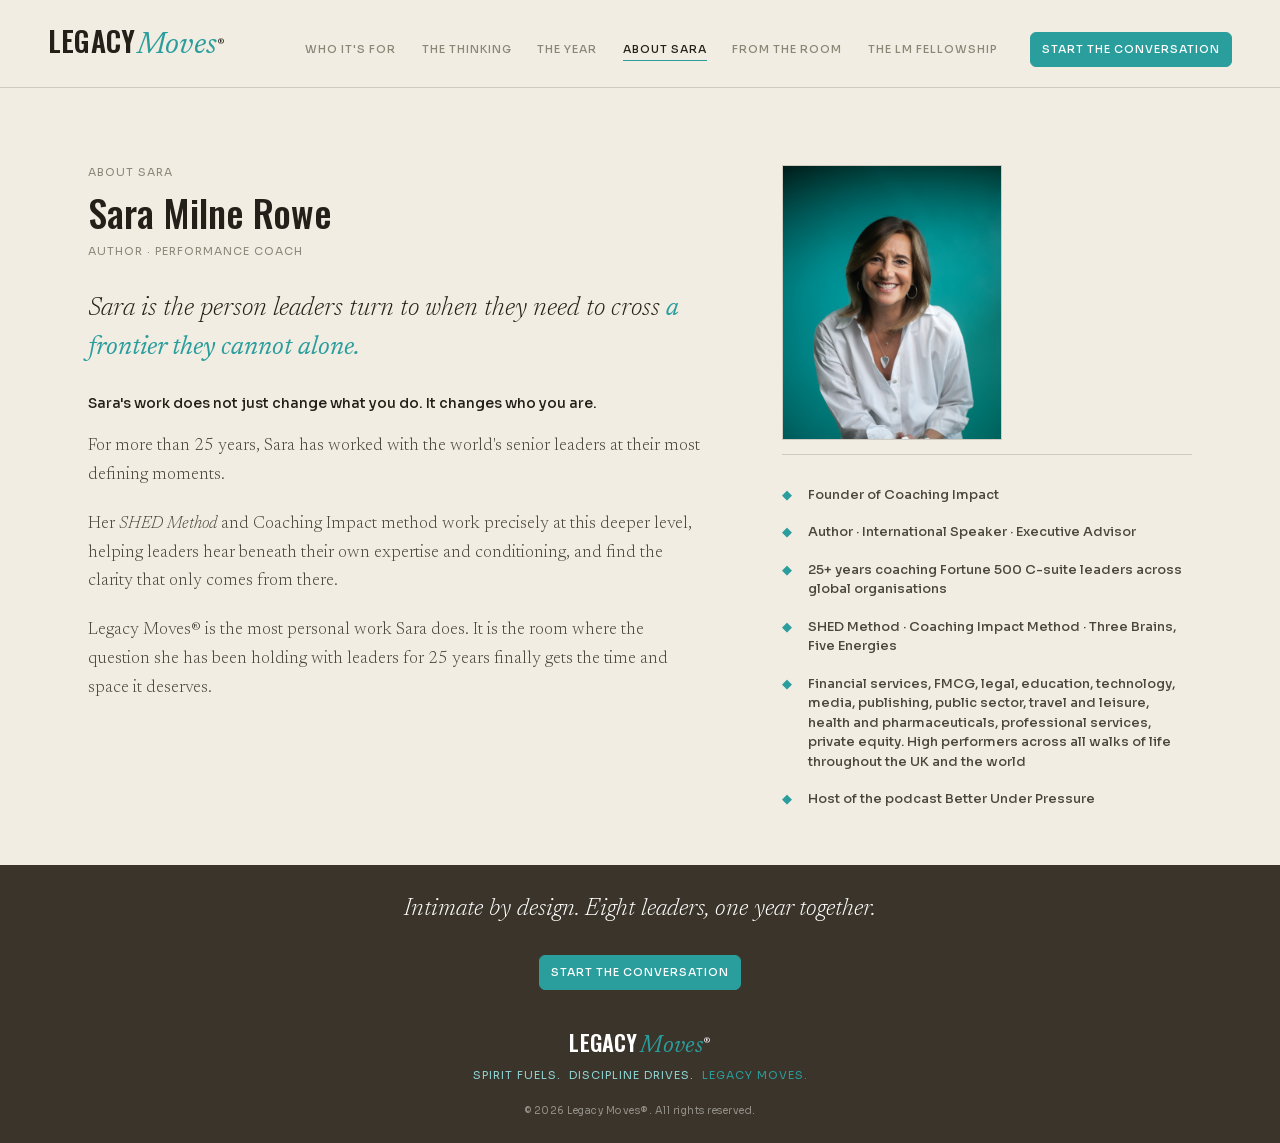
==== about-sara.html @ 6ed403da "nav" ====
<!DOCTYPE html>
<html lang="en">
<head>
<meta charset="utf-8">
<meta name="viewport" content="width=device-width, initial-scale=1">
<title>About Sara | Legacy Moves®</title>
<link rel="stylesheet" href="css/fonts.css">
<link rel="stylesheet" href="css/style.css">
</head>
<body>
  <header class="site-header">
    <div class="header-top">
      <a href="index.html" class="logo-lockup">
        <span class="wordmark">Legacy</span><span class="wordmark-script">Moves</span><sup class="wordmark-r">®</sup>
      </a>
      <nav class="site-nav" id="site-nav">
        <a href="who-its-for.html" class="nav-link">Who it's for</a>
        <a href="the-thinking.html" class="nav-link">The thinking</a>
        <a href="the-year.html" class="nav-link">The Year</a>
        <a href="about-sara.html" class="nav-link active">About Sara</a>
        <a href="from-the-room.html" class="nav-link">From the room</a>
        <a href="the-fellowship.html" class="nav-link">The LM Fellowship</a>
        <a href="start-the-conversation.html" class="cta-link nav-cta">Start the conversation</a>
      </nav>
      <div class="header-actions">
        <a href="start-the-conversation.html" class="cta-link header-cta">Start the conversation</a>
        <button class="nav-toggle" aria-label="Toggle navigation" aria-expanded="false" aria-controls="site-nav">
          <span class="bar"></span><span class="bar"></span><span class="bar"></span>
        </button>
      </div>
    </div>
  </header>

  <main>

  <section data-screen-label="About Sara" style="background:#F1EDE3;">
    <div class="wrap stack-md" style="max-width:1200px;margin:0 auto;padding:clamp(56px,6vw,84px) 48px clamp(40px,5vw,56px);display:grid;grid-template-columns:3fr 2fr;gap:80px;align-items:start;">
      <div>
        <span style="font-family:'Sora',sans-serif;font-size:11px;font-weight:400;letter-spacing:1px;color:#8B8676;text-transform:uppercase;display:block;">About Sara</span>
        <div style="font-family:'Oswald',sans-serif;font-weight:500;text-transform:none;font-size:clamp(26px,3vw,38px);color:#232019;margin:12px 0 10px;line-height:1.15;">Sara Milne Rowe</div>
        <span style="font-family:'Sora',sans-serif;font-weight:400;font-size:11px;color:#8B8676;letter-spacing:1px;text-transform:uppercase;display:block;margin-bottom:32px;">Author · Performance Coach</span>
        <p style="font-family:'Newsreader',serif;font-style:italic;font-size:clamp(20px,2.2vw,26px);line-height:1.5;color:#232019;margin:6px 0 24px;">Sara is the person leaders turn to when they need to cross <span style="color:#2A9D9D;font-style:italic;font-weight:500;">a frontier they cannot alone.</span></p>
        <p style="font-family:'Sora',sans-serif;font-weight:500;font-size:14px;line-height:1.6;color:#232019;margin:0 0 18px;">Sara's work does not just change what you do. It changes who you are.</p>
        <p style="font-family:'Newsreader',serif;font-size:17px;font-weight:300;line-height:1.7;color:#4A473E;margin:0 0 20px;">For more than 25 years, Sara has worked with the world's senior leaders at their most defining moments.</p>
        <p style="font-family:'Newsreader',serif;font-size:17px;font-weight:300;line-height:1.7;color:#4A473E;margin:0 0 20px;">Her <em style="font-style:italic;">SHED Method</em> and Coaching Impact method work precisely at this deeper level, helping leaders hear beneath their own expertise and conditioning, and find the clarity that only comes from there.</p>
        <p style="font-family:'Newsreader',serif;font-size:17px;font-weight:300;line-height:1.7;color:#4A473E;margin:0;">Legacy Moves® is the most personal work Sara does. It is the room where the question she has been holding with leaders for 25 years finally gets the time and space it deserves.</p>
      </div>
      <div>
        <div style="width:100%;max-width:220px;aspect-ratio:4/5;overflow:hidden;border:1px solid rgba(59,52,42,.18);margin-bottom:14px;">
          <img src="assets/images/sara-portrait.jpg" alt="Sara Milne Rowe" style="width:100%;height:100%;object-fit:cover;object-position:center top;display:block;">
        </div>
        <div style="margin-top:8px;padding-top:30px;border-top:1px solid rgba(59,52,42,.18);">
          <div style="display:flex;flex-direction:column;gap:18px;">
            <span style="position:relative;display:block;padding-left:26px;font-family:'Sora',sans-serif;font-size:13px;font-weight:500;color:#4A473E;line-height:1.5;"><span style="position:absolute;left:0;top:0;color:#2A9D9D;font-size:13px;">◆</span>Founder of Coaching Impact</span>
            <span style="position:relative;display:block;padding-left:26px;font-family:'Sora',sans-serif;font-size:13px;font-weight:500;color:#4A473E;line-height:1.5;"><span style="position:absolute;left:0;top:0;color:#2A9D9D;font-size:13px;">◆</span>Author · International Speaker · Executive Advisor</span>
            <span style="position:relative;display:block;padding-left:26px;font-family:'Sora',sans-serif;font-size:13px;font-weight:500;color:#4A473E;line-height:1.5;"><span style="position:absolute;left:0;top:0;color:#2A9D9D;font-size:13px;">◆</span>25+ years coaching Fortune 500 C-suite leaders across global organisations</span>
            <span style="position:relative;display:block;padding-left:26px;font-family:'Sora',sans-serif;font-size:13px;font-weight:500;color:#4A473E;line-height:1.5;"><span style="position:absolute;left:0;top:0;color:#2A9D9D;font-size:13px;">◆</span>SHED Method · Coaching Impact Method · Three Brains, Five Energies</span>
            <span style="position:relative;display:block;padding-left:26px;font-family:'Sora',sans-serif;font-size:13px;font-weight:500;color:#4A473E;line-height:1.5;"><span style="position:absolute;left:0;top:0;color:#2A9D9D;font-size:13px;">◆</span>Financial services, FMCG, legal, education, technology, media, publishing, public sector, travel and leisure, health and pharmaceuticals, professional services, private equity. High performers across all walks of life throughout the UK and the world</span>
            <span style="position:relative;display:block;padding-left:26px;font-family:'Sora',sans-serif;font-size:13px;font-weight:500;color:#4A473E;line-height:1.5;"><span style="position:absolute;left:0;top:0;color:#2A9D9D;font-size:13px;">◆</span>Host of the podcast Better Under Pressure</span>
          </div>
        </div>
      </div>
    </div>

  </section>
  
  </main>

  <footer class="site-footer">
    <div class="footer-inner">
      <p class="footer-quote">Intimate by design. Eight leaders, one year together.</p>
      <a href="start-the-conversation.html" class="cta-link footer-cta">Start the conversation</a>
      <a href="index.html" class="footer-logo"><span class="wordmark">Legacy</span><span class="wordmark-script">Moves</span><sup class="wordmark-r">®</sup></a>
      <div class="footer-tagline">Spirit Fuels.&nbsp;&nbsp;Discipline Drives.&nbsp;&nbsp;<span style="color:#2A9D9D;">Legacy Moves.</span></div>
      <div class="footer-copyright">© 2026 Legacy Moves®. All rights reserved.</div>
    </div>
  </footer>

<script src="js/nav.js"></script>
</body>
</html>
---- css/fonts.css ----
/* vietnamese */
@font-face {
  font-family: 'Newsreader';
  font-style: italic;
  font-weight: 300;
  font-display: swap;
  src: url("/assets/fonts/cfc5e16e.woff2") format('woff2');
  unicode-range: U+0102-0103, U+0110-0111, U+0128-0129, U+0168-0169, U+01A0-01A1, U+01AF-01B0, U+0300-0301, U+0303-0304, U+0308-0309, U+0323, U+0329, U+1EA0-1EF9, U+20AB;
}
/* latin-ext */
@font-face {
  font-family: 'Newsreader';
  font-style: italic;
  font-weight: 300;
  font-display: swap;
  src: url("/assets/fonts/afd64fbc.woff2") format('woff2');
  unicode-range: U+0100-02BA, U+02BD-02C5, U+02C7-02CC, U+02CE-02D7, U+02DD-02FF, U+0304, U+0308, U+0329, U+1D00-1DBF, U+1E00-1E9F, U+1EF2-1EFF, U+2020, U+20A0-20AB, U+20AD-20C0, U+2113, U+2C60-2C7F, U+A720-A7FF;
}
/* latin */
@font-face {
  font-family: 'Newsreader';
  font-style: italic;
  font-weight: 300;
  font-display: swap;
  src: url("/assets/fonts/094e027c.woff2") format('woff2');
  unicode-range: U+0000-00FF, U+0131, U+0152-0153, U+02BB-02BC, U+02C6, U+02DA, U+02DC, U+0304, U+0308, U+0329, U+2000-206F, U+20AC, U+2122, U+2191, U+2193, U+2212, U+2215, U+FEFF, U+FFFD;
}
/* vietnamese */
@font-face {
  font-family: 'Newsreader';
  font-style: italic;
  font-weight: 400;
  font-display: swap;
  src: url("/assets/fonts/cfc5e16e.woff2") format('woff2');
  unicode-range: U+0102-0103, U+0110-0111, U+0128-0129, U+0168-0169, U+01A0-01A1, U+01AF-01B0, U+0300-0301, U+0303-0304, U+0308-0309, U+0323, U+0329, U+1EA0-1EF9, U+20AB;
}
/* latin-ext */
@font-face {
  font-family: 'Newsreader';
  font-style: italic;
  font-weight: 400;
  font-display: swap;
  src: url("/assets/fonts/afd64fbc.woff2") format('woff2');
  unicode-range: U+0100-02BA, U+02BD-02C5, U+02C7-02CC, U+02CE-02D7, U+02DD-02FF, U+0304, U+0308, U+0329, U+1D00-1DBF, U+1E00-1E9F, U+1EF2-1EFF, U+2020, U+20A0-20AB, U+20AD-20C0, U+2113, U+2C60-2C7F, U+A720-A7FF;
}
/* latin */
@font-face {
  font-family: 'Newsreader';
  font-style: italic;
  font-weight: 400;
  font-display: swap;
  src: url("/assets/fonts/094e027c.woff2") format('woff2');
  unicode-range: U+0000-00FF, U+0131, U+0152-0153, U+02BB-02BC, U+02C6, U+02DA, U+02DC, U+0304, U+0308, U+0329, U+2000-206F, U+20AC, U+2122, U+2191, U+2193, U+2212, U+2215, U+FEFF, U+FFFD;
}
/* vietnamese */
@font-face {
  font-family: 'Newsreader';
  font-style: normal;
  font-weight: 300;
  font-display: swap;
  src: url("/assets/fonts/a1103eac.woff2") format('woff2');
  unicode-range: U+0102-0103, U+0110-0111, U+0128-0129, U+0168-0169, U+01A0-01A1, U+01AF-01B0, U+0300-0301, U+0303-0304, U+0308-0309, U+0323, U+0329, U+1EA0-1EF9, U+20AB;
}
/* latin-ext */
@font-face {
  font-family: 'Newsreader';
  font-style: normal;
  font-weight: 300;
  font-display: swap;
  src: url("/assets/fonts/340920d0.woff2") format('woff2');
  unicode-range: U+0100-02BA, U+02BD-02C5, U+02C7-02CC, U+02CE-02D7, U+02DD-02FF, U+0304, U+0308, U+0329, U+1D00-1DBF, U+1E00-1E9F, U+1EF2-1EFF, U+2020, U+20A0-20AB, U+20AD-20C0, U+2113, U+2C60-2C7F, U+A720-A7FF;
}
/* latin */
@font-face {
  font-family: 'Newsreader';
  font-style: normal;
  font-weight: 300;
  font-display: swap;
  src: url("/assets/fonts/ece4867a.woff2") format('woff2');
  unicode-range: U+0000-00FF, U+0131, U+0152-0153, U+02BB-02BC, U+02C6, U+02DA, U+02DC, U+0304, U+0308, U+0329, U+2000-206F, U+20AC, U+2122, U+2191, U+2193, U+2212, U+2215, U+FEFF, U+FFFD;
}
/* vietnamese */
@font-face {
  font-family: 'Newsreader';
  font-style: normal;
  font-weight: 400;
  font-display: swap;
  src: url("/assets/fonts/a1103eac.woff2") format('woff2');
  unicode-range: U+0102-0103, U+0110-0111, U+0128-0129, U+0168-0169, U+01A0-01A1, U+01AF-01B0, U+0300-0301, U+0303-0304, U+0308-0309, U+0323, U+0329, U+1EA0-1EF9, U+20AB;
}
/* latin-ext */
@font-face {
  font-family: 'Newsreader';
  font-style: normal;
  font-weight: 400;
  font-display: swap;
  src: url("/assets/fonts/340920d0.woff2") format('woff2');
  unicode-range: U+0100-02BA, U+02BD-02C5, U+02C7-02CC, U+02CE-02D7, U+02DD-02FF, U+0304, U+0308, U+0329, U+1D00-1DBF, U+1E00-1E9F, U+1EF2-1EFF, U+2020, U+20A0-20AB, U+20AD-20C0, U+2113, U+2C60-2C7F, U+A720-A7FF;
}
/* latin */
@font-face {
  font-family: 'Newsreader';
  font-style: normal;
  font-weight: 400;
  font-display: swap;
  src: url("/assets/fonts/ece4867a.woff2") format('woff2');
  unicode-range: U+0000-00FF, U+0131, U+0152-0153, U+02BB-02BC, U+02C6, U+02DA, U+02DC, U+0304, U+0308, U+0329, U+2000-206F, U+20AC, U+2122, U+2191, U+2193, U+2212, U+2215, U+FEFF, U+FFFD;
}
/* vietnamese */
@font-face {
  font-family: 'Newsreader';
  font-style: normal;
  font-weight: 500;
  font-display: swap;
  src: url("/assets/fonts/a1103eac.woff2") format('woff2');
  unicode-range: U+0102-0103, U+0110-0111, U+0128-0129, U+0168-0169, U+01A0-01A1, U+01AF-01B0, U+0300-0301, U+0303-0304, U+0308-0309, U+0323, U+0329, U+1EA0-1EF9, U+20AB;
}
/* latin-ext */
@font-face {
  font-family: 'Newsreader';
  font-style: normal;
  font-weight: 500;
  font-display: swap;
  src: url("/assets/fonts/340920d0.woff2") format('woff2');
  unicode-range: U+0100-02BA, U+02BD-02C5, U+02C7-02CC, U+02CE-02D7, U+02DD-02FF, U+0304, U+0308, U+0329, U+1D00-1DBF, U+1E00-1E9F, U+1EF2-1EFF, U+2020, U+20A0-20AB, U+20AD-20C0, U+2113, U+2C60-2C7F, U+A720-A7FF;
}
/* latin */
@font-face {
  font-family: 'Newsreader';
  font-style: normal;
  font-weight: 500;
  font-display: swap;
  src: url("/assets/fonts/ece4867a.woff2") format('woff2');
  unicode-range: U+0000-00FF, U+0131, U+0152-0153, U+02BB-02BC, U+02C6, U+02DA, U+02DC, U+0304, U+0308, U+0329, U+2000-206F, U+20AC, U+2122, U+2191, U+2193, U+2212, U+2215, U+FEFF, U+FFFD;
}
/* vietnamese */
@font-face {
  font-family: 'Newsreader';
  font-style: normal;
  font-weight: 600;
  font-display: swap;
  src: url("/assets/fonts/a1103eac.woff2") format('woff2');
  unicode-range: U+0102-0103, U+0110-0111, U+0128-0129, U+0168-0169, U+01A0-01A1, U+01AF-01B0, U+0300-0301, U+0303-0304, U+0308-0309, U+0323, U+0329, U+1EA0-1EF9, U+20AB;
}
/* latin-ext */
@font-face {
  font-family: 'Newsreader';
  font-style: normal;
  font-weight: 600;
  font-display: swap;
  src: url("/assets/fonts/340920d0.woff2") format('woff2');
  unicode-range: U+0100-02BA, U+02BD-02C5, U+02C7-02CC, U+02CE-02D7, U+02DD-02FF, U+0304, U+0308, U+0329, U+1D00-1DBF, U+1E00-1E9F, U+1EF2-1EFF, U+2020, U+20A0-20AB, U+20AD-20C0, U+2113, U+2C60-2C7F, U+A720-A7FF;
}
/* latin */
@font-face {
  font-family: 'Newsreader';
  font-style: normal;
  font-weight: 600;
  font-display: swap;
  src: url("/assets/fonts/ece4867a.woff2") format('woff2');
  unicode-range: U+0000-00FF, U+0131, U+0152-0153, U+02BB-02BC, U+02C6, U+02DA, U+02DC, U+0304, U+0308, U+0329, U+2000-206F, U+20AC, U+2122, U+2191, U+2193, U+2212, U+2215, U+FEFF, U+FFFD;
}
/* cyrillic-ext */
@font-face {
  font-family: 'Oswald';
  font-style: normal;
  font-weight: 500;
  font-display: swap;
  src: url("/assets/fonts/bccea390.woff2") format('woff2');
  unicode-range: U+0460-052F, U+1C80-1C8A, U+20B4, U+2DE0-2DFF, U+A640-A69F, U+FE2E-FE2F;
}
/* cyrillic */
@font-face {
  font-family: 'Oswald';
  font-style: normal;
  font-weight: 500;
  font-display: swap;
  src: url("/assets/fonts/b492209b.woff2") format('woff2');
  unicode-range: U+0301, U+0400-045F, U+0490-0491, U+04B0-04B1, U+2116;
}
/* vietnamese */
@font-face {
  font-family: 'Oswald';
  font-style: normal;
  font-weight: 500;
  font-display: swap;
  src: url("/assets/fonts/a091913e.woff2") format('woff2');
  unicode-range: U+0102-0103, U+0110-0111, U+0128-0129, U+0168-0169, U+01A0-01A1, U+01AF-01B0, U+0300-0301, U+0303-0304, U+0308-0309, U+0323, U+0329, U+1EA0-1EF9, U+20AB;
}
/* latin-ext */
@font-face {
  font-family: 'Oswald';
  font-style: normal;
  font-weight: 500;
  font-display: swap;
  src: url("/assets/fonts/d743a688.woff2") format('woff2');
  unicode-range: U+0100-02BA, U+02BD-02C5, U+02C7-02CC, U+02CE-02D7, U+02DD-02FF, U+0304, U+0308, U+0329, U+1D00-1DBF, U+1E00-1E9F, U+1EF2-1EFF, U+2020, U+20A0-20AB, U+20AD-20C0, U+2113, U+2C60-2C7F, U+A720-A7FF;
}
/* latin */
@font-face {
  font-family: 'Oswald';
  font-style: normal;
  font-weight: 500;
  font-display: swap;
  src: url("/assets/fonts/98497f01.woff2") format('woff2');
  unicode-range: U+0000-00FF, U+0131, U+0152-0153, U+02BB-02BC, U+02C6, U+02DA, U+02DC, U+0304, U+0308, U+0329, U+2000-206F, U+20AC, U+2122, U+2191, U+2193, U+2212, U+2215, U+FEFF, U+FFFD;
}
/* cyrillic-ext */
@font-face {
  font-family: 'Oswald';
  font-style: normal;
  font-weight: 600;
  font-display: swap;
  src: url("/assets/fonts/bccea390.woff2") format('woff2');
  unicode-range: U+0460-052F, U+1C80-1C8A, U+20B4, U+2DE0-2DFF, U+A640-A69F, U+FE2E-FE2F;
}
/* cyrillic */
@font-face {
  font-family: 'Oswald';
  font-style: normal;
  font-weight: 600;
  font-display: swap;
  src: url("/assets/fonts/b492209b.woff2") format('woff2');
  unicode-range: U+0301, U+0400-045F, U+0490-0491, U+04B0-04B1, U+2116;
}
/* vietnamese */
@font-face {
  font-family: 'Oswald';
  font-style: normal;
  font-weight: 600;
  font-display: swap;
  src: url("/assets/fonts/a091913e.woff2") format('woff2');
  unicode-range: U+0102-0103, U+0110-0111, U+0128-0129, U+0168-0169, U+01A0-01A1, U+01AF-01B0, U+0300-0301, U+0303-0304, U+0308-0309, U+0323, U+0329, U+1EA0-1EF9, U+20AB;
}
/* latin-ext */
@font-face {
  font-family: 'Oswald';
  font-style: normal;
  font-weight: 600;
  font-display: swap;
  src: url("/assets/fonts/d743a688.woff2") format('woff2');
  unicode-range: U+0100-02BA, U+02BD-02C5, U+02C7-02CC, U+02CE-02D7, U+02DD-02FF, U+0304, U+0308, U+0329, U+1D00-1DBF, U+1E00-1E9F, U+1EF2-1EFF, U+2020, U+20A0-20AB, U+20AD-20C0, U+2113, U+2C60-2C7F, U+A720-A7FF;
}
/* latin */
@font-face {
  font-family: 'Oswald';
  font-style: normal;
  font-weight: 600;
  font-display: swap;
  src: url("/assets/fonts/98497f01.woff2") format('woff2');
  unicode-range: U+0000-00FF, U+0131, U+0152-0153, U+02BB-02BC, U+02C6, U+02DA, U+02DC, U+0304, U+0308, U+0329, U+2000-206F, U+20AC, U+2122, U+2191, U+2193, U+2212, U+2215, U+FEFF, U+FFFD;
}
/* cyrillic-ext */
@font-face {
  font-family: 'Oswald';
  font-style: normal;
  font-weight: 700;
  font-display: swap;
  src: url("/assets/fonts/bccea390.woff2") format('woff2');
  unicode-range: U+0460-052F, U+1C80-1C8A, U+20B4, U+2DE0-2DFF, U+A640-A69F, U+FE2E-FE2F;
}
/* cyrillic */
@font-face {
  font-family: 'Oswald';
  font-style: normal;
  font-weight: 700;
  font-display: swap;
  src: url("/assets/fonts/b492209b.woff2") format('woff2');
  unicode-range: U+0301, U+0400-045F, U+0490-0491, U+04B0-04B1, U+2116;
}
/* vietnamese */
@font-face {
  font-family: 'Oswald';
  font-style: normal;
  font-weight: 700;
  font-display: swap;
  src: url("/assets/fonts/a091913e.woff2") format('woff2');
  unicode-range: U+0102-0103, U+0110-0111, U+0128-0129, U+0168-0169, U+01A0-01A1, U+01AF-01B0, U+0300-0301, U+0303-0304, U+0308-0309, U+0323, U+0329, U+1EA0-1EF9, U+20AB;
}
/* latin-ext */
@font-face {
  font-family: 'Oswald';
  font-style: normal;
  font-weight: 700;
  font-display: swap;
  src: url("/assets/fonts/d743a688.woff2") format('woff2');
  unicode-range: U+0100-02BA, U+02BD-02C5, U+02C7-02CC, U+02CE-02D7, U+02DD-02FF, U+0304, U+0308, U+0329, U+1D00-1DBF, U+1E00-1E9F, U+1EF2-1EFF, U+2020, U+20A0-20AB, U+20AD-20C0, U+2113, U+2C60-2C7F, U+A720-A7FF;
}
/* latin */
@font-face {
  font-family: 'Oswald';
  font-style: normal;
  font-weight: 700;
  font-display: swap;
  src: url("/assets/fonts/98497f01.woff2") format('woff2');
  unicode-range: U+0000-00FF, U+0131, U+0152-0153, U+02BB-02BC, U+02C6, U+02DA, U+02DC, U+0304, U+0308, U+0329, U+2000-206F, U+20AC, U+2122, U+2191, U+2193, U+2212, U+2215, U+FEFF, U+FFFD;
}
/* latin-ext */
@font-face {
  font-family: 'Sora';
  font-style: normal;
  font-weight: 300;
  font-display: swap;
  src: url("/assets/fonts/57569755.woff2") format('woff2');
  unicode-range: U+0100-02BA, U+02BD-02C5, U+02C7-02CC, U+02CE-02D7, U+02DD-02FF, U+0304, U+0308, U+0329, U+1D00-1DBF, U+1E00-1E9F, U+1EF2-1EFF, U+2020, U+20A0-20AB, U+20AD-20C0, U+2113, U+2C60-2C7F, U+A720-A7FF;
}
/* latin */
@font-face {
  font-family: 'Sora';
  font-style: normal;
  font-weight: 300;
  font-display: swap;
  src: url("/assets/fonts/3f2273fe.woff2") format('woff2');
  unicode-range: U+0000-00FF, U+0131, U+0152-0153, U+02BB-02BC, U+02C6, U+02DA, U+02DC, U+0304, U+0308, U+0329, U+2000-206F, U+20AC, U+2122, U+2191, U+2193, U+2212, U+2215, U+FEFF, U+FFFD;
}
/* latin-ext */
@font-face {
  font-family: 'Sora';
  font-style: normal;
  font-weight: 400;
  font-display: swap;
  src: url("/assets/fonts/57569755.woff2") format('woff2');
  unicode-range: U+0100-02BA, U+02BD-02C5, U+02C7-02CC, U+02CE-02D7, U+02DD-02FF, U+0304, U+0308, U+0329, U+1D00-1DBF, U+1E00-1E9F, U+1EF2-1EFF, U+2020, U+20A0-20AB, U+20AD-20C0, U+2113, U+2C60-2C7F, U+A720-A7FF;
}
/* latin */
@font-face {
  font-family: 'Sora';
  font-style: normal;
  font-weight: 400;
  font-display: swap;
  src: url("/assets/fonts/3f2273fe.woff2") format('woff2');
  unicode-range: U+0000-00FF, U+0131, U+0152-0153, U+02BB-02BC, U+02C6, U+02DA, U+02DC, U+0304, U+0308, U+0329, U+2000-206F, U+20AC, U+2122, U+2191, U+2193, U+2212, U+2215, U+FEFF, U+FFFD;
}
/* latin-ext */
@font-face {
  font-family: 'Sora';
  font-style: normal;
  font-weight: 500;
  font-display: swap;
  src: url("/assets/fonts/57569755.woff2") format('woff2');
  unicode-range: U+0100-02BA, U+02BD-02C5, U+02C7-02CC, U+02CE-02D7, U+02DD-02FF, U+0304, U+0308, U+0329, U+1D00-1DBF, U+1E00-1E9F, U+1EF2-1EFF, U+2020, U+20A0-20AB, U+20AD-20C0, U+2113, U+2C60-2C7F, U+A720-A7FF;
}
/* latin */
@font-face {
  font-family: 'Sora';
  font-style: normal;
  font-weight: 500;
  font-display: swap;
  src: url("/assets/fonts/3f2273fe.woff2") format('woff2');
  unicode-range: U+0000-00FF, U+0131, U+0152-0153, U+02BB-02BC, U+02C6, U+02DA, U+02DC, U+0304, U+0308, U+0329, U+2000-206F, U+20AC, U+2122, U+2191, U+2193, U+2212, U+2215, U+FEFF, U+FFFD;
}
/* latin-ext */
@font-face {
  font-family: 'Sora';
  font-style: normal;
  font-weight: 600;
  font-display: swap;
  src: url("/assets/fonts/57569755.woff2") format('woff2');
  unicode-range: U+0100-02BA, U+02BD-02C5, U+02C7-02CC, U+02CE-02D7, U+02DD-02FF, U+0304, U+0308, U+0329, U+1D00-1DBF, U+1E00-1E9F, U+1EF2-1EFF, U+2020, U+20A0-20AB, U+20AD-20C0, U+2113, U+2C60-2C7F, U+A720-A7FF;
}
/* latin */
@font-face {
  font-family: 'Sora';
  font-style: normal;
  font-weight: 600;
  font-display: swap;
  src: url("/assets/fonts/3f2273fe.woff2") format('woff2');
  unicode-range: U+0000-00FF, U+0131, U+0152-0153, U+02BB-02BC, U+02C6, U+02DA, U+02DC, U+0304, U+0308, U+0329, U+2000-206F, U+20AC, U+2122, U+2191, U+2193, U+2212, U+2215, U+FEFF, U+FFFD;
}
/* latin-ext */
@font-face {
  font-family: 'Sora';
  font-style: normal;
  font-weight: 700;
  font-display: swap;
  src: url("/assets/fonts/57569755.woff2") format('woff2');
  unicode-range: U+0100-02BA, U+02BD-02C5, U+02C7-02CC, U+02CE-02D7, U+02DD-02FF, U+0304, U+0308, U+0329, U+1D00-1DBF, U+1E00-1E9F, U+1EF2-1EFF, U+2020, U+20A0-20AB, U+20AD-20C0, U+2113, U+2C60-2C7F, U+A720-A7FF;
}
/* latin */
@font-face {
  font-family: 'Sora';
  font-style: normal;
  font-weight: 700;
  font-display: swap;
  src: url("/assets/fonts/3f2273fe.woff2") format('woff2');
  unicode-range: U+0000-00FF, U+0131, U+0152-0153, U+02BB-02BC, U+02C6, U+02DA, U+02DC, U+0304, U+0308, U+0329, U+2000-206F, U+20AC, U+2122, U+2191, U+2193, U+2212, U+2215, U+FEFF, U+FFFD;
}
/* latin-ext */
@font-face {
  font-family: 'Sora';
  font-style: normal;
  font-weight: 800;
  font-display: swap;
  src: url("/assets/fonts/57569755.woff2") format('woff2');
  unicode-range: U+0100-02BA, U+02BD-02C5, U+02C7-02CC, U+02CE-02D7, U+02DD-02FF, U+0304, U+0308, U+0329, U+1D00-1DBF, U+1E00-1E9F, U+1EF2-1EFF, U+2020, U+20A0-20AB, U+20AD-20C0, U+2113, U+2C60-2C7F, U+A720-A7FF;
}
/* latin */
@font-face {
  font-family: 'Sora';
  font-style: normal;
  font-weight: 800;
  font-display: swap;
  src: url("/assets/fonts/3f2273fe.woff2") format('woff2');
  unicode-range: U+0000-00FF, U+0131, U+0152-0153, U+02BB-02BC, U+02C6, U+02DA, U+02DC, U+0304, U+0308, U+0329, U+2000-206F, U+20AC, U+2122, U+2191, U+2193, U+2212, U+2215, U+FEFF, U+FFFD;
}
---- css/style.css ----
/* Legacy Moves — base styles */
* { box-sizing: border-box; }
html, body { margin: 0; padding: 0; background: #F5F5F5; overflow-x: hidden; }
::selection { background: #F5F5F5; }
body {
  width: 100%;
  background: #FAF7F1;
  color: #232019;
  font-family: 'Newsreader', serif;
  font-weight: 300;
}
img { max-width: 100%; }
a { color: inherit; }

/* ════════ Container padding — shrinks on small screens ════════ */
@media (max-width: 640px) {
  .wrap {
    padding-left: 24px !important;
    padding-right: 24px !important;
  }
  footer { padding-left: 24px !important; padding-right: 24px !important; }
}

/* ════════ Header / nav ════════ */
header.site-header {
  position: sticky;
  top: 0;
  z-index: 50;
  background: #F1EDE3;
  border-bottom: 1px solid rgba(59, 52, 42, .18);
}
.header-top {
  width: 100%;
  padding: 20px 48px;
  display: flex;
  align-items: baseline;
  justify-content: flex-start;
  gap: 32px;
  flex-wrap: nowrap;
}
.logo-lockup { cursor: pointer; text-decoration: none; color: inherit; display: block; flex-shrink: 0; }
.logo-lockup .wordmark {
  font-family: 'Oswald', sans-serif; font-weight: 600; text-transform: uppercase;
  font-size: 28px; letter-spacing: 0.2px; color: #232019;
}
.logo-lockup .wordmark-script {
  font-family: 'Newsreader', serif; font-style: italic; font-weight: 500;
  font-size: 31px; color: #2A9D9D; margin-left: 2px;
}
.logo-lockup .wordmark-r { font-size: 14px; color: #232019; }
.header-actions {
  display: flex;
  align-items: baseline;
  gap: 16px;
  flex-shrink: 0;
  position: relative;
  z-index: 101;
}
.header-cta { padding: 9px; }

nav.site-nav {
  display: flex;
  gap: clamp(14px, 2vw, 30px);
  flex-wrap: nowrap;
  align-items: baseline;
  margin-left: auto;
}
.nav-link {
  position: relative;
  cursor: pointer; text-decoration: none;
  font-family: 'Sora', sans-serif; font-weight: 500; text-transform: uppercase;
  letter-spacing: 1px; font-size: clamp(9px, 1vw, 11px);
  white-space: nowrap; flex-shrink: 0;
  color: #8B8676;
}
.nav-link.active { color: #232019; }
.nav-link.active::after {
  content: '';
  position: absolute;
  left: 0; right: 0; bottom: -5px;
  border-bottom: 1px solid #2A9D9D;
}
.cta-link {
  display: inline-block;
  cursor: pointer; text-decoration: none;
  font-family: 'Sora', sans-serif; font-weight: 500; text-transform: uppercase;
  letter-spacing: 1px; font-size: clamp(9px, 1vw, 11px);
  white-space: nowrap; flex-shrink: 0;
  color: #FFFFFF; background: #2A9D9D; border: 1px solid #2A9D9D;
  border-radius: 6px; padding: 11px; line-height: 1;
  transition: background-color .15s ease, border-color .15s ease, transform .1s ease;
}
.nav-cta { display: none; }
a.cta-link:hover { color: #FFFFFF; background: #23898A; border-color: #23898A; }
a.cta-link:active { transform: scale(0.97); }

/* Hamburger button — hidden until JS finds the nav doesn't fit */
.nav-toggle {
  display: none;
  appearance: none;
  background: none;
  border: none;
  cursor: pointer;
  padding: 8px;
  margin: -8px -8px -8px 4px;
  flex-shrink: 0;
}
.nav-toggle .bar {
  display: block;
  width: 24px;
  height: 2px;
  background: #232019;
  margin: 5px 0;
  transition: transform .2s ease, opacity .2s ease, background-color .2s ease;
}
.nav-toggle[aria-expanded="true"] .bar:nth-child(1) { transform: translateY(7px) rotate(45deg); }
.nav-toggle[aria-expanded="true"] .bar:nth-child(2) { opacity: 0; }
.nav-toggle[aria-expanded="true"] .bar:nth-child(3) { transform: translateY(-7px) rotate(-45deg); }
.nav-toggle[aria-expanded="true"] .bar { background: #FFFFFF; }

/* ════════ Collapsed (hamburger) mode — applied by JS when the nav no longer fits ════════ */
.site-header.nav-collapsed .header-cta { display: none; }
.site-header.nav-collapsed .nav-toggle { display: block; }
.site-header.nav-collapsed nav.site-nav {
  position: fixed;
  inset: 0;
  z-index: 100;
  background: #3B342A;
  flex-direction: column;
  align-items: center;
  justify-content: center;
  gap: 28px;
  padding: 96px 24px 48px;
  overflow-y: auto;
  opacity: 0;
  visibility: hidden;
  transition: opacity .3s ease, visibility 0s linear .3s;
}
.site-header.nav-collapsed nav.site-nav.open {
  opacity: 1;
  visibility: visible;
  transition: opacity .3s ease;
}
.site-header.nav-collapsed .nav-link {
  font-size: 20px;
  letter-spacing: 1.5px;
  color: rgba(255, 255, 255, .65);
}
.site-header.nav-collapsed .nav-link.active { color: #FFFFFF; }
.site-header.nav-collapsed .nav-link.active::after { border-bottom-color: #8ED4D4; }
.site-header.nav-collapsed .nav-cta {
  display: inline-block;
  margin-top: 16px;
  padding: 14px 32px;
}

@media (max-width: 640px) {
  .header-top { padding: 20px 24px; }
  .logo-lockup .wordmark { font-size: 23px; }
  .logo-lockup .wordmark-script { font-size: 25px; }
}

/* ════════ Footer ════════ */
footer.site-footer {
  padding: 26px 48px;
  background: #3B342A;
}
.footer-inner { max-width: 1200px; margin: 0 auto; text-align: center; }
.footer-quote {
  font-family: 'Newsreader', serif; font-style: italic; font-weight: 300;
  font-size: clamp(18px, 2.2vw, 24px); line-height: 1.5; color: #FFFFFF;
  max-width: 640px; margin: 0 auto 28px;
}
.footer-cta { display: block; width: fit-content; margin: 0 auto 36px; }
.footer-logo {
  cursor: pointer; text-decoration: none; color: inherit;
}
.footer-logo .wordmark {
  font-family: 'Oswald', sans-serif; font-weight: 600; text-transform: uppercase;
  font-size: 22px; letter-spacing: 0.2px; color: #FFFFFF;
}
.footer-logo .wordmark-script {
  font-family: 'Newsreader', serif; font-style: italic; font-weight: 500;
  font-size: 24px; color: #2A9D9D; margin-left: 2px;
}
.footer-logo .wordmark-r { font-size: 13px; color: #FFFFFF; }
.footer-tagline {
  font-family: 'Sora', sans-serif; font-weight: 400; font-size: 11px;
  letter-spacing: 1px; text-transform: uppercase; color: #8ED4D4; margin-top: 10px;
}
.footer-copyright {
  font-family: 'Sora', sans-serif; font-weight: 400; font-size: 10px;
  letter-spacing: .5px; color: rgba(255, 255, 255, .45); margin-top: 22px;
}

/* ════════ Homepage hero ════════ */
.hero-tagline {
  font-family: 'Sora', sans-serif; font-weight: 400; font-size: 11px;
  letter-spacing: 1.5px; text-transform: uppercase; color: #8B8676;
  margin-bottom: 20px;
}

/* ════════ Responsive grid utilities ════════ */
/* Two/three column layouts stack below these breakpoints */
@media (max-width: 900px) {
  .stack-md { grid-template-columns: 1fr !important; gap: 48px !important; }
}
@media (max-width: 768px) {
  .stack-sm { grid-template-columns: 1fr !important; }
  .stack-sm .divider-hide { display: none !important; }
  .stack-sm > * + * { margin-top: 0; }
}

/* ════════ Media placeholders (design-tool image/video slots) ════════ */
.media-placeholder {
  display: flex;
  align-items: center;
  justify-content: center;
  text-align: center;
  background: #2b251d;
  color: rgba(255, 255, 255, .55);
  font-family: 'Sora', sans-serif;
  font-size: 12px;
  letter-spacing: .3px;
  padding: 24px;
  line-height: 1.5;
}
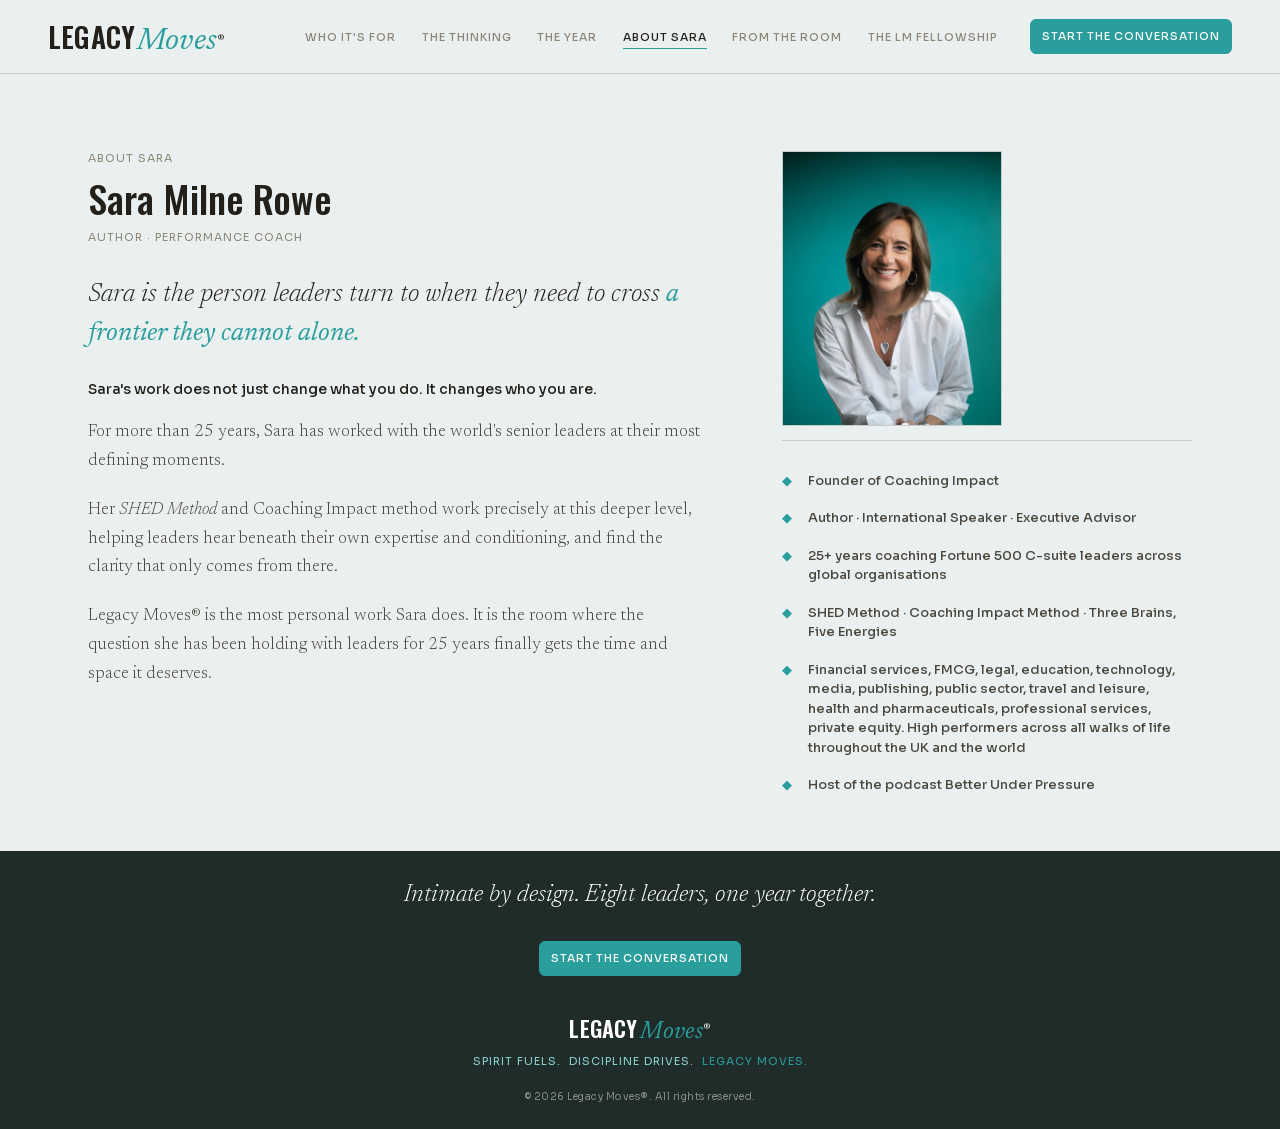
==== commit 5fa6271a: "colour updates" ====
--- a/about-sara.html
+++ b/about-sara.html
@@ -33,30 +33,30 @@
 
   <main>
 
-  <section data-screen-label="About Sara" style="background:#F1EDE3;">
+  <section data-screen-label="About Sara" style="background:var(--color-bg-alt);">
     <div class="wrap stack-md" style="max-width:1200px;margin:0 auto;padding:clamp(56px,6vw,84px) 48px clamp(40px,5vw,56px);display:grid;grid-template-columns:3fr 2fr;gap:80px;align-items:start;">
       <div>
-        <span style="font-family:'Sora',sans-serif;font-size:11px;font-weight:400;letter-spacing:1px;color:#8B8676;text-transform:uppercase;display:block;">About Sara</span>
-        <div style="font-family:'Oswald',sans-serif;font-weight:500;text-transform:none;font-size:clamp(26px,3vw,38px);color:#232019;margin:12px 0 10px;line-height:1.15;">Sara Milne Rowe</div>
-        <span style="font-family:'Sora',sans-serif;font-weight:400;font-size:11px;color:#8B8676;letter-spacing:1px;text-transform:uppercase;display:block;margin-bottom:32px;">Author · Performance Coach</span>
-        <p style="font-family:'Newsreader',serif;font-style:italic;font-size:clamp(20px,2.2vw,26px);line-height:1.5;color:#232019;margin:6px 0 24px;">Sara is the person leaders turn to when they need to cross <span style="color:#2A9D9D;font-style:italic;font-weight:500;">a frontier they cannot alone.</span></p>
-        <p style="font-family:'Sora',sans-serif;font-weight:500;font-size:14px;line-height:1.6;color:#232019;margin:0 0 18px;">Sara's work does not just change what you do. It changes who you are.</p>
-        <p style="font-family:'Newsreader',serif;font-size:17px;font-weight:300;line-height:1.7;color:#4A473E;margin:0 0 20px;">For more than 25 years, Sara has worked with the world's senior leaders at their most defining moments.</p>
-        <p style="font-family:'Newsreader',serif;font-size:17px;font-weight:300;line-height:1.7;color:#4A473E;margin:0 0 20px;">Her <em style="font-style:italic;">SHED Method</em> and Coaching Impact method work precisely at this deeper level, helping leaders hear beneath their own expertise and conditioning, and find the clarity that only comes from there.</p>
-        <p style="font-family:'Newsreader',serif;font-size:17px;font-weight:300;line-height:1.7;color:#4A473E;margin:0;">Legacy Moves® is the most personal work Sara does. It is the room where the question she has been holding with leaders for 25 years finally gets the time and space it deserves.</p>
+        <span style="font-family:'Sora',sans-serif;font-size:11px;font-weight:400;letter-spacing:1px;color:var(--color-text-label);text-transform:uppercase;display:block;">About Sara</span>
+        <div style="font-family:'Oswald',sans-serif;font-weight:500;text-transform:none;font-size:clamp(26px,3vw,38px);color:var(--color-text);margin:12px 0 10px;line-height:1.15;">Sara Milne Rowe</div>
+        <span style="font-family:'Sora',sans-serif;font-weight:400;font-size:11px;color:var(--color-text-label);letter-spacing:1px;text-transform:uppercase;display:block;margin-bottom:32px;">Author · Performance Coach</span>
+        <p style="font-family:'Newsreader',serif;font-style:italic;font-size:clamp(20px,2.2vw,26px);line-height:1.5;color:var(--color-text);margin:6px 0 24px;">Sara is the person leaders turn to when they need to cross <span style="color:var(--color-teal);font-style:italic;font-weight:500;">a frontier they cannot alone.</span></p>
+        <p style="font-family:'Sora',sans-serif;font-weight:500;font-size:14px;line-height:1.6;color:var(--color-text);margin:0 0 18px;">Sara's work does not just change what you do. It changes who you are.</p>
+        <p style="font-family:'Newsreader',serif;font-size:17px;font-weight:300;line-height:1.7;color:var(--color-text-secondary);margin:0 0 20px;">For more than 25 years, Sara has worked with the world's senior leaders at their most defining moments.</p>
+        <p style="font-family:'Newsreader',serif;font-size:17px;font-weight:300;line-height:1.7;color:var(--color-text-secondary);margin:0 0 20px;">Her <em style="font-style:italic;">SHED Method</em> and Coaching Impact method work precisely at this deeper level, helping leaders hear beneath their own expertise and conditioning, and find the clarity that only comes from there.</p>
+        <p style="font-family:'Newsreader',serif;font-size:17px;font-weight:300;line-height:1.7;color:var(--color-text-secondary);margin:0;">Legacy Moves® is the most personal work Sara does. It is the room where the question she has been holding with leaders for 25 years finally gets the time and space it deserves.</p>
       </div>
       <div>
-        <div style="width:100%;max-width:220px;aspect-ratio:4/5;overflow:hidden;border:1px solid rgba(59,52,42,.18);margin-bottom:14px;">
+        <div style="width:100%;max-width:220px;aspect-ratio:4/5;overflow:hidden;border:1px solid var(--color-border);margin-bottom:14px;">
           <img src="assets/images/sara-portrait.jpg" alt="Sara Milne Rowe" style="width:100%;height:100%;object-fit:cover;object-position:center top;display:block;">
         </div>
-        <div style="margin-top:8px;padding-top:30px;border-top:1px solid rgba(59,52,42,.18);">
+        <div style="margin-top:8px;padding-top:30px;border-top:1px solid var(--color-border);">
           <div style="display:flex;flex-direction:column;gap:18px;">
-            <span style="position:relative;display:block;padding-left:26px;font-family:'Sora',sans-serif;font-size:13px;font-weight:500;color:#4A473E;line-height:1.5;"><span style="position:absolute;left:0;top:0;color:#2A9D9D;font-size:13px;">◆</span>Founder of Coaching Impact</span>
-            <span style="position:relative;display:block;padding-left:26px;font-family:'Sora',sans-serif;font-size:13px;font-weight:500;color:#4A473E;line-height:1.5;"><span style="position:absolute;left:0;top:0;color:#2A9D9D;font-size:13px;">◆</span>Author · International Speaker · Executive Advisor</span>
-            <span style="position:relative;display:block;padding-left:26px;font-family:'Sora',sans-serif;font-size:13px;font-weight:500;color:#4A473E;line-height:1.5;"><span style="position:absolute;left:0;top:0;color:#2A9D9D;font-size:13px;">◆</span>25+ years coaching Fortune 500 C-suite leaders across global organisations</span>
-            <span style="position:relative;display:block;padding-left:26px;font-family:'Sora',sans-serif;font-size:13px;font-weight:500;color:#4A473E;line-height:1.5;"><span style="position:absolute;left:0;top:0;color:#2A9D9D;font-size:13px;">◆</span>SHED Method · Coaching Impact Method · Three Brains, Five Energies</span>
-            <span style="position:relative;display:block;padding-left:26px;font-family:'Sora',sans-serif;font-size:13px;font-weight:500;color:#4A473E;line-height:1.5;"><span style="position:absolute;left:0;top:0;color:#2A9D9D;font-size:13px;">◆</span>Financial services, FMCG, legal, education, technology, media, publishing, public sector, travel and leisure, health and pharmaceuticals, professional services, private equity. High performers across all walks of life throughout the UK and the world</span>
-            <span style="position:relative;display:block;padding-left:26px;font-family:'Sora',sans-serif;font-size:13px;font-weight:500;color:#4A473E;line-height:1.5;"><span style="position:absolute;left:0;top:0;color:#2A9D9D;font-size:13px;">◆</span>Host of the podcast Better Under Pressure</span>
+            <span style="position:relative;display:block;padding-left:26px;font-family:'Sora',sans-serif;font-size:13px;font-weight:500;color:var(--color-text-secondary);line-height:1.5;"><span style="position:absolute;left:0;top:0;color:var(--color-teal);font-size:13px;">◆</span>Founder of Coaching Impact</span>
+            <span style="position:relative;display:block;padding-left:26px;font-family:'Sora',sans-serif;font-size:13px;font-weight:500;color:var(--color-text-secondary);line-height:1.5;"><span style="position:absolute;left:0;top:0;color:var(--color-teal);font-size:13px;">◆</span>Author · International Speaker · Executive Advisor</span>
+            <span style="position:relative;display:block;padding-left:26px;font-family:'Sora',sans-serif;font-size:13px;font-weight:500;color:var(--color-text-secondary);line-height:1.5;"><span style="position:absolute;left:0;top:0;color:var(--color-teal);font-size:13px;">◆</span>25+ years coaching Fortune 500 C-suite leaders across global organisations</span>
+            <span style="position:relative;display:block;padding-left:26px;font-family:'Sora',sans-serif;font-size:13px;font-weight:500;color:var(--color-text-secondary);line-height:1.5;"><span style="position:absolute;left:0;top:0;color:var(--color-teal);font-size:13px;">◆</span>SHED Method · Coaching Impact Method · Three Brains, Five Energies</span>
+            <span style="position:relative;display:block;padding-left:26px;font-family:'Sora',sans-serif;font-size:13px;font-weight:500;color:var(--color-text-secondary);line-height:1.5;"><span style="position:absolute;left:0;top:0;color:var(--color-teal);font-size:13px;">◆</span>Financial services, FMCG, legal, education, technology, media, publishing, public sector, travel and leisure, health and pharmaceuticals, professional services, private equity. High performers across all walks of life throughout the UK and the world</span>
+            <span style="position:relative;display:block;padding-left:26px;font-family:'Sora',sans-serif;font-size:13px;font-weight:500;color:var(--color-text-secondary);line-height:1.5;"><span style="position:absolute;left:0;top:0;color:var(--color-teal);font-size:13px;">◆</span>Host of the podcast Better Under Pressure</span>
           </div>
         </div>
       </div>
@@ -71,7 +71,7 @@
       <p class="footer-quote">Intimate by design. Eight leaders, one year together.</p>
       <a href="start-the-conversation.html" class="cta-link footer-cta">Start the conversation</a>
       <a href="index.html" class="footer-logo"><span class="wordmark">Legacy</span><span class="wordmark-script">Moves</span><sup class="wordmark-r">®</sup></a>
-      <div class="footer-tagline">Spirit Fuels.&nbsp;&nbsp;Discipline Drives.&nbsp;&nbsp;<span style="color:#2A9D9D;">Legacy Moves.</span></div>
+      <div class="footer-tagline">Spirit Fuels.&nbsp;&nbsp;Discipline Drives.&nbsp;&nbsp;<span style="color:var(--color-teal);">Legacy Moves.</span></div>
       <div class="footer-copyright">© 2026 Legacy Moves®. All rights reserved.</div>
     </div>
   </footer>
--- a/css/style.css
+++ b/css/style.css
@@ -1,11 +1,40 @@
+/* Legacy Moves — design tokens */
+:root {
+  /* Brand */
+  --color-teal: #2A9D9D;
+  --color-teal-hover: #23898A;
+  --color-teal-deep: #1E8C8C;
+  --color-teal-light: #8ED4D4;
+
+  /* Text */
+  --color-text: #232019;
+  --color-text-secondary: #4A473E;
+  --color-text-muted: #5A5A54;
+  --color-text-quote: #726D5F;
+  --color-text-label: #8B8676;
+  --color-text-faint: #9A9A9A;
+
+  /* Backgrounds */
+  --color-bg: #FBFBFA;              
+  --color-bg-alt: #EAF0EF;       
+  --color-bg-base: #F5F5F5;
+  --color-brown: #1F2C2A;          
+  --color-placeholder-bg: #16201E; 
+  --color-white: #FFFFFF;
+
+  /* Lines & overlays */
+  --color-border: rgba(31, 44, 42, .18); 
+  --white-rgb: 255, 255, 255;
+}
+
 /* Legacy Moves — base styles */
 * { box-sizing: border-box; }
-html, body { margin: 0; padding: 0; background: #F5F5F5; overflow-x: hidden; }
-::selection { background: #F5F5F5; }
+html, body { margin: 0; padding: 0; background: var(--color-bg-base); overflow-x: hidden; }
+::selection { background: var(--color-bg-base); }
 body {
   width: 100%;
-  background: #FAF7F1;
-  color: #232019;
+  background: var(--color-bg);
+  color: var(--color-text);
   font-family: 'Newsreader', serif;
   font-weight: 300;
 }
@@ -26,14 +55,14 @@
   position: sticky;
   top: 0;
   z-index: 50;
-  background: #F1EDE3;
-  border-bottom: 1px solid rgba(59, 52, 42, .18);
+  background: var(--color-bg-alt);
+  border-bottom: 1px solid var(--color-border);
 }
 .header-top {
   width: 100%;
-  padding: 20px 48px;
-  display: flex;
-  align-items: baseline;
+  padding: 16px 48px;
+  display: flex;
+  align-items: center;
   justify-content: flex-start;
   gap: 32px;
   flex-wrap: nowrap;
@@ -41,13 +70,13 @@
 .logo-lockup { cursor: pointer; text-decoration: none; color: inherit; display: block; flex-shrink: 0; }
 .logo-lockup .wordmark {
   font-family: 'Oswald', sans-serif; font-weight: 600; text-transform: uppercase;
-  font-size: 28px; letter-spacing: 0.2px; color: #232019;
+  font-size: 28px; letter-spacing: 0.2px; color: var(--color-text);
 }
 .logo-lockup .wordmark-script {
   font-family: 'Newsreader', serif; font-style: italic; font-weight: 500;
-  font-size: 31px; color: #2A9D9D; margin-left: 2px;
-}
-.logo-lockup .wordmark-r { font-size: 14px; color: #232019; }
+  font-size: 31px; color: var(--color-teal); margin-left: 2px;
+}
+.logo-lockup .wordmark-r { font-size: 14px; color: var(--color-text); }
 .header-actions {
   display: flex;
   align-items: baseline;
@@ -71,14 +100,14 @@
   font-family: 'Sora', sans-serif; font-weight: 500; text-transform: uppercase;
   letter-spacing: 1px; font-size: clamp(9px, 1vw, 11px);
   white-space: nowrap; flex-shrink: 0;
-  color: #8B8676;
-}
-.nav-link.active { color: #232019; }
+  color: var(--color-text-label);
+}
+.nav-link.active { color: var(--color-text); }
 .nav-link.active::after {
   content: '';
   position: absolute;
   left: 0; right: 0; bottom: -5px;
-  border-bottom: 1px solid #2A9D9D;
+  border-bottom: 1px solid var(--color-teal);
 }
 .cta-link {
   display: inline-block;
@@ -86,12 +115,12 @@
   font-family: 'Sora', sans-serif; font-weight: 500; text-transform: uppercase;
   letter-spacing: 1px; font-size: clamp(9px, 1vw, 11px);
   white-space: nowrap; flex-shrink: 0;
-  color: #FFFFFF; background: #2A9D9D; border: 1px solid #2A9D9D;
+  color: var(--color-white); background: var(--color-teal); border: 1px solid var(--color-teal);
   border-radius: 6px; padding: 11px; line-height: 1;
   transition: background-color .15s ease, border-color .15s ease, transform .1s ease;
 }
 .nav-cta { display: none; }
-a.cta-link:hover { color: #FFFFFF; background: #23898A; border-color: #23898A; }
+a.cta-link:hover { color: var(--color-white); background: var(--color-teal-hover); border-color: var(--color-teal-hover); }
 a.cta-link:active { transform: scale(0.97); }
 
 /* Hamburger button — hidden until JS finds the nav doesn't fit */
@@ -109,14 +138,14 @@
   display: block;
   width: 24px;
   height: 2px;
-  background: #232019;
+  background: var(--color-text);
   margin: 5px 0;
   transition: transform .2s ease, opacity .2s ease, background-color .2s ease;
 }
 .nav-toggle[aria-expanded="true"] .bar:nth-child(1) { transform: translateY(7px) rotate(45deg); }
 .nav-toggle[aria-expanded="true"] .bar:nth-child(2) { opacity: 0; }
 .nav-toggle[aria-expanded="true"] .bar:nth-child(3) { transform: translateY(-7px) rotate(-45deg); }
-.nav-toggle[aria-expanded="true"] .bar { background: #FFFFFF; }
+.nav-toggle[aria-expanded="true"] .bar { background: var(--color-white); }
 
 /* ════════ Collapsed (hamburger) mode — applied by JS when the nav no longer fits ════════ */
 .site-header.nav-collapsed .header-cta { display: none; }
@@ -125,7 +154,7 @@
   position: fixed;
   inset: 0;
   z-index: 100;
-  background: #3B342A;
+  background: var(--color-brown);
   flex-direction: column;
   align-items: center;
   justify-content: center;
@@ -144,10 +173,10 @@
 .site-header.nav-collapsed .nav-link {
   font-size: 20px;
   letter-spacing: 1.5px;
-  color: rgba(255, 255, 255, .65);
-}
-.site-header.nav-collapsed .nav-link.active { color: #FFFFFF; }
-.site-header.nav-collapsed .nav-link.active::after { border-bottom-color: #8ED4D4; }
+  color: rgba(var(--white-rgb), .65);
+}
+.site-header.nav-collapsed .nav-link.active { color: var(--color-white); }
+.site-header.nav-collapsed .nav-link.active::after { border-bottom-color: var(--color-teal-light); }
 .site-header.nav-collapsed .nav-cta {
   display: inline-block;
   margin-top: 16px;
@@ -155,7 +184,7 @@
 }
 
 @media (max-width: 640px) {
-  .header-top { padding: 20px 24px; }
+  .header-top { padding: 16px 24px; }
   .logo-lockup .wordmark { font-size: 23px; }
   .logo-lockup .wordmark-script { font-size: 25px; }
 }
@@ -163,12 +192,12 @@
 /* ════════ Footer ════════ */
 footer.site-footer {
   padding: 26px 48px;
-  background: #3B342A;
+  background: var(--color-brown);
 }
 .footer-inner { max-width: 1200px; margin: 0 auto; text-align: center; }
 .footer-quote {
   font-family: 'Newsreader', serif; font-style: italic; font-weight: 300;
-  font-size: clamp(18px, 2.2vw, 24px); line-height: 1.5; color: #FFFFFF;
+  font-size: clamp(18px, 2.2vw, 24px); line-height: 1.5; color: var(--color-white);
   max-width: 640px; margin: 0 auto 28px;
 }
 .footer-cta { display: block; width: fit-content; margin: 0 auto 36px; }
@@ -177,26 +206,26 @@
 }
 .footer-logo .wordmark {
   font-family: 'Oswald', sans-serif; font-weight: 600; text-transform: uppercase;
-  font-size: 22px; letter-spacing: 0.2px; color: #FFFFFF;
+  font-size: 22px; letter-spacing: 0.2px; color: var(--color-white);
 }
 .footer-logo .wordmark-script {
   font-family: 'Newsreader', serif; font-style: italic; font-weight: 500;
-  font-size: 24px; color: #2A9D9D; margin-left: 2px;
-}
-.footer-logo .wordmark-r { font-size: 13px; color: #FFFFFF; }
+  font-size: 24px; color: var(--color-teal); margin-left: 2px;
+}
+.footer-logo .wordmark-r { font-size: 13px; color: var(--color-white); }
 .footer-tagline {
   font-family: 'Sora', sans-serif; font-weight: 400; font-size: 11px;
-  letter-spacing: 1px; text-transform: uppercase; color: #8ED4D4; margin-top: 10px;
+  letter-spacing: 1px; text-transform: uppercase; color: var(--color-teal-light); margin-top: 10px;
 }
 .footer-copyright {
   font-family: 'Sora', sans-serif; font-weight: 400; font-size: 10px;
-  letter-spacing: .5px; color: rgba(255, 255, 255, .45); margin-top: 22px;
+  letter-spacing: .5px; color: rgba(var(--white-rgb), .45); margin-top: 22px;
 }
 
 /* ════════ Homepage hero ════════ */
 .hero-tagline {
   font-family: 'Sora', sans-serif; font-weight: 400; font-size: 11px;
-  letter-spacing: 1.5px; text-transform: uppercase; color: #8B8676;
+  letter-spacing: 1.5px; text-transform: uppercase; color: var(--color-text-label);
   margin-bottom: 20px;
 }
 
@@ -217,8 +246,8 @@
   align-items: center;
   justify-content: center;
   text-align: center;
-  background: #2b251d;
-  color: rgba(255, 255, 255, .55);
+  background: var(--color-placeholder-bg);
+  color: rgba(var(--white-rgb), .55);
   font-family: 'Sora', sans-serif;
   font-size: 12px;
   letter-spacing: .3px;
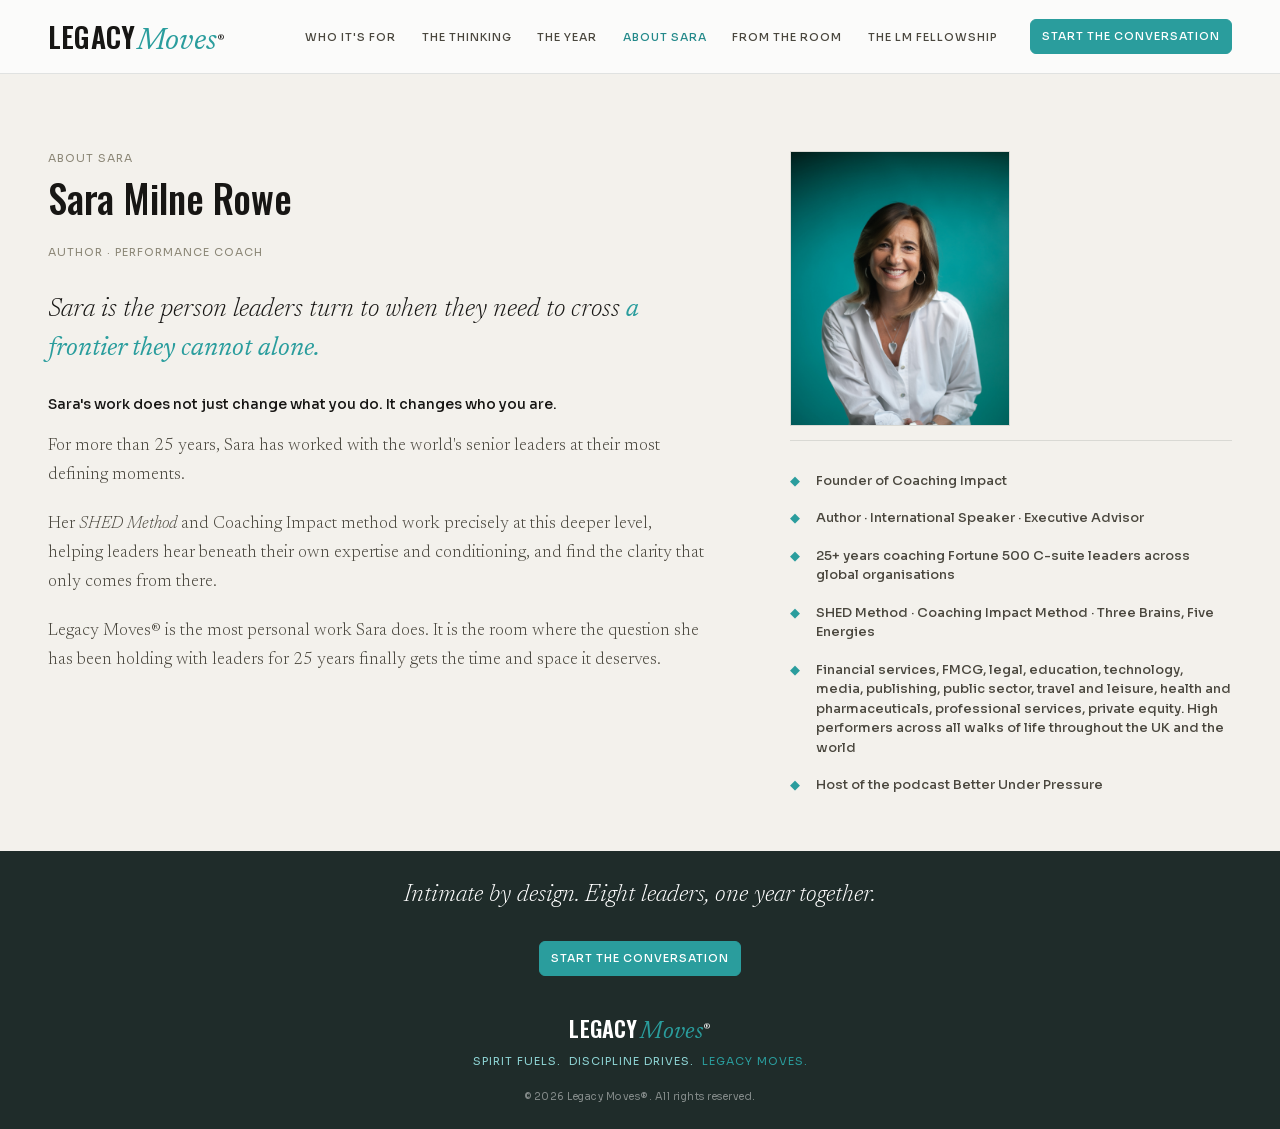
==== commit d7f138d3: "style updates" ====
--- a/about-sara.html
+++ b/about-sara.html
@@ -34,10 +34,10 @@
   <main>
 
   <section data-screen-label="About Sara" style="background:var(--color-bg-alt);">
-    <div class="wrap stack-md" style="max-width:1200px;margin:0 auto;padding:clamp(56px,6vw,84px) 48px clamp(40px,5vw,56px);display:grid;grid-template-columns:3fr 2fr;gap:80px;align-items:start;">
+    <div class="wrap stack-md" style="max-width:1280px;margin:0 auto;padding:clamp(56px,6vw,84px) 48px clamp(40px,5vw,56px);display:grid;grid-template-columns:3fr 2fr;gap:80px;align-items:start;">
       <div>
         <span style="font-family:'Sora',sans-serif;font-size:11px;font-weight:400;letter-spacing:1px;color:var(--color-text-label);text-transform:uppercase;display:block;">About Sara</span>
-        <div style="font-family:'Oswald',sans-serif;font-weight:500;text-transform:none;font-size:clamp(26px,3vw,38px);color:var(--color-text);margin:12px 0 10px;line-height:1.15;">Sara Milne Rowe</div>
+        <h2 style="font-family:'Oswald',sans-serif;font-weight:500;text-transform:none;font-size:clamp(25px,3vw,42px);line-height:1.1;color:var(--color-text);margin:12px 0 26px;">Sara Milne Rowe</h2>
         <span style="font-family:'Sora',sans-serif;font-weight:400;font-size:11px;color:var(--color-text-label);letter-spacing:1px;text-transform:uppercase;display:block;margin-bottom:32px;">Author · Performance Coach</span>
         <p style="font-family:'Newsreader',serif;font-style:italic;font-size:clamp(20px,2.2vw,26px);line-height:1.5;color:var(--color-text);margin:6px 0 24px;">Sara is the person leaders turn to when they need to cross <span style="color:var(--color-teal);font-style:italic;font-weight:500;">a frontier they cannot alone.</span></p>
         <p style="font-family:'Sora',sans-serif;font-weight:500;font-size:14px;line-height:1.6;color:var(--color-text);margin:0 0 18px;">Sara's work does not just change what you do. It changes who you are.</p>
--- a/css/style.css
+++ b/css/style.css
@@ -7,7 +7,7 @@
   --color-teal-light: #8ED4D4;
 
   /* Text */
-  --color-text: #232019;
+  --color-text: #171614;
   --color-text-secondary: #4A473E;
   --color-text-muted: #5A5A54;
   --color-text-quote: #726D5F;
@@ -16,14 +16,14 @@
 
   /* Backgrounds */
   --color-bg: #FBFBFA;              
-  --color-bg-alt: #EAF0EF;       
+  --color-bg-alt: #F3F1EC;       
   --color-bg-base: #F5F5F5;
   --color-brown: #1F2C2A;          
   --color-placeholder-bg: #16201E; 
   --color-white: #FFFFFF;
 
   /* Lines & overlays */
-  --color-border: rgba(31, 44, 42, .18); 
+  --color-border: rgba(31, 44, 42, .12); 
   --white-rgb: 255, 255, 255;
 }
 
@@ -55,7 +55,7 @@
   position: sticky;
   top: 0;
   z-index: 50;
-  background: var(--color-bg-alt);
+  background: var(--color-bg);
   border-bottom: 1px solid var(--color-border);
 }
 .header-top {
@@ -63,7 +63,7 @@
   padding: 16px 48px;
   display: flex;
   align-items: center;
-  justify-content: flex-start;
+  justify-content: space-between;
   gap: 32px;
   flex-wrap: nowrap;
 }
@@ -100,15 +100,10 @@
   font-family: 'Sora', sans-serif; font-weight: 500; text-transform: uppercase;
   letter-spacing: 1px; font-size: clamp(9px, 1vw, 11px);
   white-space: nowrap; flex-shrink: 0;
-  color: var(--color-text-label);
-}
-.nav-link.active { color: var(--color-text); }
-.nav-link.active::after {
-  content: '';
-  position: absolute;
-  left: 0; right: 0; bottom: -5px;
-  border-bottom: 1px solid var(--color-teal);
-}
+  color: var(--color-text-secondary);
+}
+.nav-link:hover { color: var(--color-teal-hover); }
+.nav-link.active { color: var(--color-teal-hover); }
 .cta-link {
   display: inline-block;
   cursor: pointer; text-decoration: none;
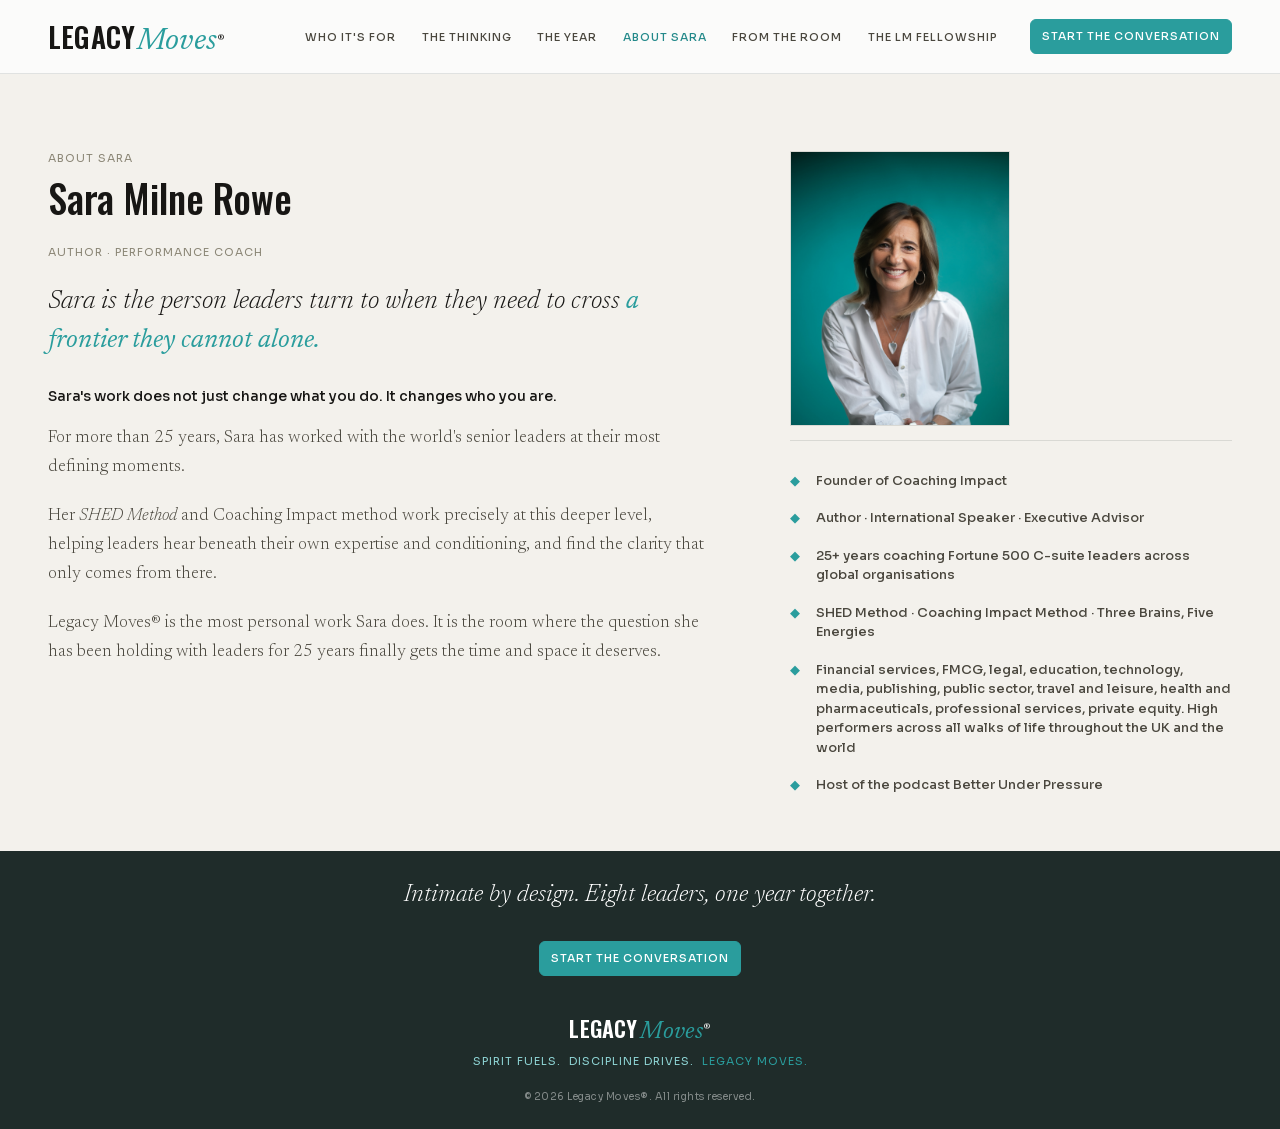
==== commit 3074fbb5: "cards and sections" ====
--- a/about-sara.html
+++ b/about-sara.html
@@ -8,6 +8,7 @@
 <link rel="stylesheet" href="css/style.css">
 </head>
 <body>
+  <!-- header:start -->
   <header class="site-header">
     <div class="header-top">
       <a href="index.html" class="logo-lockup">
@@ -31,15 +32,17 @@
     </div>
   </header>
 
+  <!-- header:end -->
+
   <main>
 
-  <section data-screen-label="About Sara" style="background:var(--color-bg-alt);">
+  <section data-screen-label="About Sara" class="section-alt">
     <div class="wrap stack-md" style="max-width:1280px;margin:0 auto;padding:clamp(56px,6vw,84px) 48px clamp(40px,5vw,56px);display:grid;grid-template-columns:3fr 2fr;gap:80px;align-items:start;">
       <div>
-        <span style="font-family:'Sora',sans-serif;font-size:11px;font-weight:400;letter-spacing:1px;color:var(--color-text-label);text-transform:uppercase;display:block;">About Sara</span>
+        <span class="eyebrow">About Sara</span>
         <h2 style="font-family:'Oswald',sans-serif;font-weight:500;text-transform:none;font-size:clamp(25px,3vw,42px);line-height:1.1;color:var(--color-text);margin:12px 0 26px;">Sara Milne Rowe</h2>
-        <span style="font-family:'Sora',sans-serif;font-weight:400;font-size:11px;color:var(--color-text-label);letter-spacing:1px;text-transform:uppercase;display:block;margin-bottom:32px;">Author · Performance Coach</span>
-        <p style="font-family:'Newsreader',serif;font-style:italic;font-size:clamp(20px,2.2vw,26px);line-height:1.5;color:var(--color-text);margin:6px 0 24px;">Sara is the person leaders turn to when they need to cross <span style="color:var(--color-teal);font-style:italic;font-weight:500;">a frontier they cannot alone.</span></p>
+        <span class="eyebrow eyebrow-spaced">Author · Performance Coach</span>
+        <p style="font-family:'Newsreader',serif;font-style:italic;font-size:clamp(20px,2.2vw,26px);line-height:1.5;color:var(--color-text);margin:6px 0 24px;">Sara is the person leaders turn to when they need to cross <span class="text-teal-em">a frontier they cannot alone.</span></p>
         <p style="font-family:'Sora',sans-serif;font-weight:500;font-size:14px;line-height:1.6;color:var(--color-text);margin:0 0 18px;">Sara's work does not just change what you do. It changes who you are.</p>
         <p style="font-family:'Newsreader',serif;font-size:17px;font-weight:300;line-height:1.7;color:var(--color-text-secondary);margin:0 0 20px;">For more than 25 years, Sara has worked with the world's senior leaders at their most defining moments.</p>
         <p style="font-family:'Newsreader',serif;font-size:17px;font-weight:300;line-height:1.7;color:var(--color-text-secondary);margin:0 0 20px;">Her <em style="font-style:italic;">SHED Method</em> and Coaching Impact method work precisely at this deeper level, helping leaders hear beneath their own expertise and conditioning, and find the clarity that only comes from there.</p>
@@ -51,12 +54,12 @@
         </div>
         <div style="margin-top:8px;padding-top:30px;border-top:1px solid var(--color-border);">
           <div style="display:flex;flex-direction:column;gap:18px;">
-            <span style="position:relative;display:block;padding-left:26px;font-family:'Sora',sans-serif;font-size:13px;font-weight:500;color:var(--color-text-secondary);line-height:1.5;"><span style="position:absolute;left:0;top:0;color:var(--color-teal);font-size:13px;">◆</span>Founder of Coaching Impact</span>
-            <span style="position:relative;display:block;padding-left:26px;font-family:'Sora',sans-serif;font-size:13px;font-weight:500;color:var(--color-text-secondary);line-height:1.5;"><span style="position:absolute;left:0;top:0;color:var(--color-teal);font-size:13px;">◆</span>Author · International Speaker · Executive Advisor</span>
-            <span style="position:relative;display:block;padding-left:26px;font-family:'Sora',sans-serif;font-size:13px;font-weight:500;color:var(--color-text-secondary);line-height:1.5;"><span style="position:absolute;left:0;top:0;color:var(--color-teal);font-size:13px;">◆</span>25+ years coaching Fortune 500 C-suite leaders across global organisations</span>
-            <span style="position:relative;display:block;padding-left:26px;font-family:'Sora',sans-serif;font-size:13px;font-weight:500;color:var(--color-text-secondary);line-height:1.5;"><span style="position:absolute;left:0;top:0;color:var(--color-teal);font-size:13px;">◆</span>SHED Method · Coaching Impact Method · Three Brains, Five Energies</span>
-            <span style="position:relative;display:block;padding-left:26px;font-family:'Sora',sans-serif;font-size:13px;font-weight:500;color:var(--color-text-secondary);line-height:1.5;"><span style="position:absolute;left:0;top:0;color:var(--color-teal);font-size:13px;">◆</span>Financial services, FMCG, legal, education, technology, media, publishing, public sector, travel and leisure, health and pharmaceuticals, professional services, private equity. High performers across all walks of life throughout the UK and the world</span>
-            <span style="position:relative;display:block;padding-left:26px;font-family:'Sora',sans-serif;font-size:13px;font-weight:500;color:var(--color-text-secondary);line-height:1.5;"><span style="position:absolute;left:0;top:0;color:var(--color-teal);font-size:13px;">◆</span>Host of the podcast Better Under Pressure</span>
+            <span class="credential-item"><span class="credential-icon">◆</span>Founder of Coaching Impact</span>
+            <span class="credential-item"><span class="credential-icon">◆</span>Author · International Speaker · Executive Advisor</span>
+            <span class="credential-item"><span class="credential-icon">◆</span>25+ years coaching Fortune 500 C-suite leaders across global organisations</span>
+            <span class="credential-item"><span class="credential-icon">◆</span>SHED Method · Coaching Impact Method · Three Brains, Five Energies</span>
+            <span class="credential-item"><span class="credential-icon">◆</span>Financial services, FMCG, legal, education, technology, media, publishing, public sector, travel and leisure, health and pharmaceuticals, professional services, private equity. High performers across all walks of life throughout the UK and the world</span>
+            <span class="credential-item"><span class="credential-icon">◆</span>Host of the podcast Better Under Pressure</span>
           </div>
         </div>
       </div>
@@ -66,16 +69,19 @@
   
   </main>
 
+  <!-- footer:start -->
   <footer class="site-footer">
     <div class="footer-inner">
       <p class="footer-quote">Intimate by design. Eight leaders, one year together.</p>
       <a href="start-the-conversation.html" class="cta-link footer-cta">Start the conversation</a>
       <a href="index.html" class="footer-logo"><span class="wordmark">Legacy</span><span class="wordmark-script">Moves</span><sup class="wordmark-r">®</sup></a>
-      <div class="footer-tagline">Spirit Fuels.&nbsp;&nbsp;Discipline Drives.&nbsp;&nbsp;<span style="color:var(--color-teal);">Legacy Moves.</span></div>
+      <div class="footer-tagline">Spirit Fuels.&nbsp;&nbsp;Discipline Drives.&nbsp;&nbsp;<span class="text-teal">Legacy Moves.</span></div>
       <div class="footer-copyright">© 2026 Legacy Moves®. All rights reserved.</div>
     </div>
   </footer>
 
+  <!-- footer:end -->
+
 <script src="js/nav.js"></script>
 </body>
 </html>
--- a/css/style.css
+++ b/css/style.css
@@ -235,6 +235,119 @@
   .stack-sm > * + * { margin-top: 0; }
 }
 
+/* ════════ Inline text utilities ════════ */
+.text-teal { color: var(--color-teal); }
+.text-teal-em { color: var(--color-teal); font-style: italic; font-weight: 500; }
+.text-teal-deep { color: var(--color-teal-deep); }
+.text-teal-light { color: var(--color-teal-light); }
+.nowrap { white-space: nowrap; }
+
+/* ════════ Eyebrow labels (small uppercase kickers above headings) ════════ */
+.eyebrow {
+  display: block;
+  font-family: 'Sora', sans-serif;
+  font-size: 11px;
+  font-weight: 400;
+  letter-spacing: 1px;
+  text-transform: uppercase;
+  color: var(--color-text-label);
+}
+.eyebrow-spaced { margin-bottom: 24px; }
+.eyebrow-center { text-align: center; }
+.eyebrow-light { color: var(--color-teal-light); }
+
+/* ════════ Small uppercase teal tags (CTAs, attributions, speaker labels) ════════ */
+.tag-teal {
+  font-family: 'Sora', sans-serif;
+  font-size: 10px;
+  font-weight: 500;
+  letter-spacing: 2px;
+  text-transform: uppercase;
+  color: var(--color-teal);
+}
+.tag-teal-block { display: block; margin-bottom: 24px; }
+.card-cta { margin-top: auto; }
+
+/* ════════ Card label (eyebrow-style tag inside a card) ════════ */
+.card-label {
+  font-family: 'Sora', sans-serif;
+  font-size: 11px;
+  font-weight: 500;
+  letter-spacing: 2.5px;
+  text-transform: uppercase;
+  color: var(--color-text);
+}
+
+/* ════════ Numbered step markers ════════ */
+.step-number {
+  font-family: 'Sora', sans-serif;
+  font-size: 15px;
+  font-weight: 500;
+  color: var(--color-teal);
+  padding-top: 2px;
+  line-height: 1.2;
+}
+
+/* ════════ Checklist bullet ════════ */
+.bullet-dot {
+  color: var(--color-teal);
+  font-size: 16px;
+  flex-shrink: 0;
+}
+
+/* ════════ Credential list (About Sara) ════════ */
+.credential-item {
+  position: relative;
+  display: block;
+  padding-left: 26px;
+  font-family: 'Sora', sans-serif;
+  font-size: 13px;
+  font-weight: 500;
+  color: var(--color-text-secondary);
+  line-height: 1.5;
+}
+.credential-icon {
+  position: absolute;
+  left: 0;
+  top: 0;
+  color: var(--color-teal);
+  font-size: 13px;
+}
+
+/* ════════ Section backgrounds ════════ */
+.section-plain { background: var(--color-bg); }
+.section-alt { background: var(--color-bg-alt); }
+.section-bordered { background: var(--color-bg); border-bottom: 1px solid var(--color-border); }
+.section-alt-bordered { background: var(--color-bg-alt); border-bottom: 1px solid var(--color-border); }
+.section-quote { background: var(--color-bg); padding: clamp(48px, 6vw, 80px) 7vw; }
+.section-dark { background: var(--color-brown); padding: 80px 80px; position: relative; overflow: hidden; }
+.section-dark-cta {
+  background: var(--color-brown);
+  color: var(--color-white);
+  padding: clamp(60px, 7vw, 88px) 48px;
+  text-align: center;
+  position: relative;
+  overflow: hidden;
+}
+
+/* ════════ "What this is" info cards ════════ */
+.info-cards {
+  display: grid;
+  grid-template-columns: repeat(3, 1fr);
+  gap: 24px;
+}
+.info-card {
+  text-decoration: none;
+  color: inherit;
+  cursor: pointer;
+  background: var(--color-bg-alt);
+  border: 1px solid var(--color-border);
+  border-radius: 6px;
+  padding: 24px;
+  display: flex;
+  flex-direction: column;
+}
+
 /* ════════ Media placeholders (design-tool image/video slots) ════════ */
 .media-placeholder {
   display: flex;
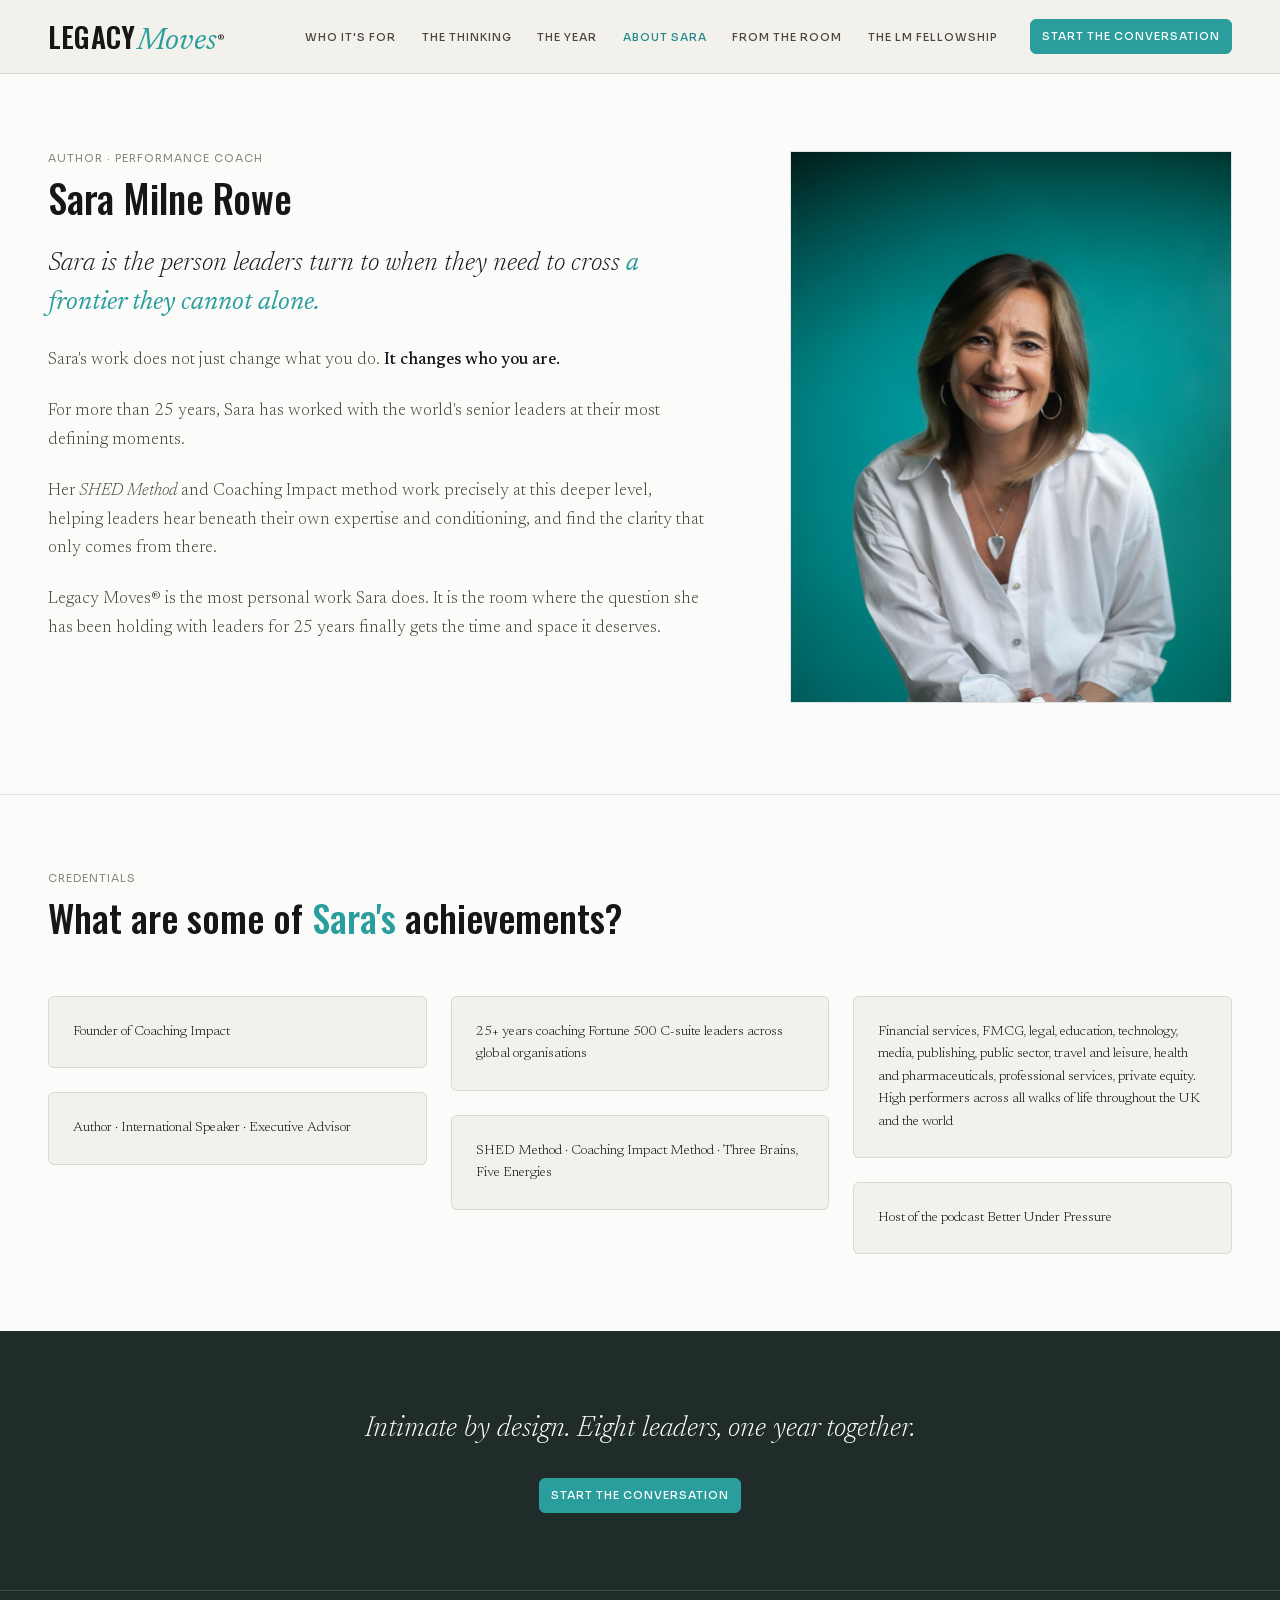
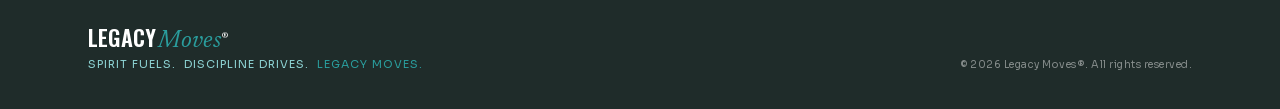
==== commit 51290b4d: "updates" ====
--- a/about-sara.html
+++ b/about-sara.html
@@ -36,47 +36,74 @@
 
   <main>
 
-  <section data-screen-label="About Sara" class="section-alt">
-    <div class="wrap stack-md" style="max-width:1280px;margin:0 auto;padding:clamp(56px,6vw,84px) 48px clamp(40px,5vw,56px);display:grid;grid-template-columns:3fr 2fr;gap:80px;align-items:start;">
+  <section data-screen-label="About Sara" class="section-bordered">
+    <div class="wrap stack-md split-grid split-3-2 split-align-start">
       <div>
-        <span class="eyebrow">About Sara</span>
-        <h2 style="font-family:'Oswald',sans-serif;font-weight:500;text-transform:none;font-size:clamp(25px,3vw,42px);line-height:1.1;color:var(--color-text);margin:12px 0 26px;">Sara Milne Rowe</h2>
-        <span class="eyebrow eyebrow-spaced">Author · Performance Coach</span>
-        <p style="font-family:'Newsreader',serif;font-style:italic;font-size:clamp(20px,2.2vw,26px);line-height:1.5;color:var(--color-text);margin:6px 0 24px;">Sara is the person leaders turn to when they need to cross <span class="text-teal-em">a frontier they cannot alone.</span></p>
-        <p style="font-family:'Sora',sans-serif;font-weight:500;font-size:14px;line-height:1.6;color:var(--color-text);margin:0 0 18px;">Sara's work does not just change what you do. It changes who you are.</p>
-        <p style="font-family:'Newsreader',serif;font-size:17px;font-weight:300;line-height:1.7;color:var(--color-text-secondary);margin:0 0 20px;">For more than 25 years, Sara has worked with the world's senior leaders at their most defining moments.</p>
-        <p style="font-family:'Newsreader',serif;font-size:17px;font-weight:300;line-height:1.7;color:var(--color-text-secondary);margin:0 0 20px;">Her <em style="font-style:italic;">SHED Method</em> and Coaching Impact method work precisely at this deeper level, helping leaders hear beneath their own expertise and conditioning, and find the clarity that only comes from there.</p>
-        <p style="font-family:'Newsreader',serif;font-size:17px;font-weight:300;line-height:1.7;color:var(--color-text-secondary);margin:0;">Legacy Moves® is the most personal work Sara does. It is the room where the question she has been holding with leaders for 25 years finally gets the time and space it deserves.</p>
+        <span class="eyebrow">Author · Performance Coach</span>
+        <h2 class="h-section">Sara Milne Rowe</h2>
+        <p class="bio-quote">Sara is the person leaders turn to when they need to cross <span class="text-teal-em">a frontier they cannot alone.</span></p>
+        <p class="body-copy">Sara's work does not just change what you do. <strong class="text-strong">It changes who you are.</strong></p>
+        <p class="body-copy body-copy-top">For more than 25 years, Sara has worked with the world's senior leaders at their most defining moments.</p>
+        <p class="body-copy body-copy-top">Her <em>SHED Method</em> and Coaching Impact method work precisely at this deeper level, helping leaders hear beneath their own expertise and conditioning, and find the clarity that only comes from there.</p>
+        <p class="body-copy body-copy-top">Legacy Moves® is the most personal work Sara does. It is the room where the question she has been holding with leaders for 25 years finally gets the time and space it deserves.</p>
       </div>
       <div>
-        <div style="width:100%;max-width:220px;aspect-ratio:4/5;overflow:hidden;border:1px solid var(--color-border);margin-bottom:14px;">
-          <img src="assets/images/sara-portrait.jpg" alt="Sara Milne Rowe" style="width:100%;height:100%;object-fit:cover;object-position:center top;display:block;">
-        </div>
-        <div style="margin-top:8px;padding-top:30px;border-top:1px solid var(--color-border);">
-          <div style="display:flex;flex-direction:column;gap:18px;">
-            <span class="credential-item"><span class="credential-icon">◆</span>Founder of Coaching Impact</span>
-            <span class="credential-item"><span class="credential-icon">◆</span>Author · International Speaker · Executive Advisor</span>
-            <span class="credential-item"><span class="credential-icon">◆</span>25+ years coaching Fortune 500 C-suite leaders across global organisations</span>
-            <span class="credential-item"><span class="credential-icon">◆</span>SHED Method · Coaching Impact Method · Three Brains, Five Energies</span>
-            <span class="credential-item"><span class="credential-icon">◆</span>Financial services, FMCG, legal, education, technology, media, publishing, public sector, travel and leisure, health and pharmaceuticals, professional services, private equity. High performers across all walks of life throughout the UK and the world</span>
-            <span class="credential-item"><span class="credential-icon">◆</span>Host of the podcast Better Under Pressure</span>
-          </div>
+        <div class="portrait-frame">
+          <img src="assets/images/sara-portrait.jpg" alt="Sara Milne Rowe" class="portrait-img">
         </div>
       </div>
     </div>
 
   </section>
+
+  <section class="section-plain">
+      <div class="wrap">
+        <div class="heading-group">
+          <span class="eyebrow">Credentials</span>
+          <h2 class="h-subsection">What are some of <span class="text-teal">Sara's</span> achievements?</h2>
+        </div>
+        <div class="stack-sm masonry masonry-3">
+          <div class="card">
+            <p class="breakdown-desc">Founder of Coaching Impact</p>
+          </div>
+          <div class="card">
+            <p class="breakdown-desc">Author · International Speaker · Executive Advisor</p>
+          </div>
+          <div class="card">
+            <p class="breakdown-desc">25+ years coaching Fortune 500 C-suite leaders across global organisations</p>
+          </div>
+          <div class="card">
+            <p class="breakdown-desc">SHED Method · Coaching Impact Method · Three Brains, Five Energies</p>
+          </div>
+          <div class="card">
+            <p class="breakdown-desc">Financial services, FMCG, legal, education, technology, media, publishing, public sector, travel and leisure, health and pharmaceuticals, professional services, private equity. High performers across all walks of life throughout the UK and the world</p>
+          </div>
+          <div class="card">
+            <p class="breakdown-desc">Host of the podcast Better Under Pressure</p>
+          </div>
+        </div>
+      </div>
+    </section>
   
   </main>
 
   <!-- footer:start -->
   <footer class="site-footer">
-    <div class="footer-inner">
-      <p class="footer-quote">Intimate by design. Eight leaders, one year together.</p>
-      <a href="start-the-conversation.html" class="cta-link footer-cta">Start the conversation</a>
-      <a href="index.html" class="footer-logo"><span class="wordmark">Legacy</span><span class="wordmark-script">Moves</span><sup class="wordmark-r">®</sup></a>
-      <div class="footer-tagline">Spirit Fuels.&nbsp;&nbsp;Discipline Drives.&nbsp;&nbsp;<span class="text-teal">Legacy Moves.</span></div>
-      <div class="footer-copyright">© 2026 Legacy Moves®. All rights reserved.</div>
+    <div class="footer-top">
+      <div class="footer-inner">
+          <p class="footer-quote">Intimate by design. Eight leaders, one year together.</p>
+          <a href="start-the-conversation.html" class="cta-link footer-cta">Start the conversation</a>
+      </div>
+    </div>
+    <div class="footer-divider"></div>
+    <div class="footer-bottom">
+      <div class="footer-inner">
+          <div class="footer-brand">
+            <a href="index.html" class="footer-logo"><span class="wordmark">Legacy</span><span class="wordmark-script">Moves</span><sup class="wordmark-r">®</sup></a>
+            <div class="footer-tagline">Spirit Fuels.&nbsp;&nbsp;Discipline Drives.&nbsp;&nbsp;<span class="text-teal">Legacy Moves.</span></div>
+          </div>
+          <div class="footer-copyright">© 2026 Legacy Moves®. All rights reserved.</div>
+      </div>
     </div>
   </footer>
 
--- a/css/style.css
+++ b/css/style.css
@@ -16,7 +16,8 @@
 
   /* Backgrounds */
   --color-bg: #FBFBFA;              
-  --color-bg-alt: #F3F1EC;       
+  --color-bg-alt: #F3F1EC; 
+  --color-bg-card: #F3F1EC;      
   --color-bg-base: #F5F5F5;
   --color-brown: #1F2C2A;          
   --color-placeholder-bg: #16201E; 
@@ -41,13 +42,22 @@
 img { max-width: 100%; }
 a { color: inherit; }
 
+/* ════════ Wrap — centered content container ════════ */
+.wrap {
+  max-width: 1280px;
+  margin: 0 auto;
+  padding: clamp(56px, 6vw, 84px) 48px;
+}
+.wrap-1000 { max-width: 1000px; }
+.wrap-pad-bottom-loose { padding-bottom: 120px; }
+
 /* ════════ Container padding — shrinks on small screens ════════ */
 @media (max-width: 640px) {
   .wrap {
     padding-left: 24px !important;
     padding-right: 24px !important;
   }
-  footer { padding-left: 24px !important; padding-right: 24px !important; }
+  .footer-inner { padding-left: 24px !important; padding-right: 24px !important; }
 }
 
 /* ════════ Header / nav ════════ */
@@ -55,7 +65,7 @@
   position: sticky;
   top: 0;
   z-index: 50;
-  background: var(--color-bg);
+  background: var(--color-bg-alt);
   border-bottom: 1px solid var(--color-border);
 }
 .header-top {
@@ -186,16 +196,28 @@
 
 /* ════════ Footer ════════ */
 footer.site-footer {
-  padding: 26px 48px;
   background: var(--color-brown);
 }
-.footer-inner { max-width: 1200px; margin: 0 auto; text-align: center; }
+.footer-inner { max-width: 1200px; margin: 0 auto; padding: 0 48px; text-align: center; }
+.footer-top { padding: clamp(56px, 6vw, 84px) 0; }
+.footer-divider { border-top: 1px solid rgba(var(--white-rgb), .15); }
+.footer-bottom { padding: 30px 0 38px; }
+.footer-bottom .footer-inner {
+  display: flex;
+  justify-content: space-between;
+  align-items: flex-end;
+  text-align: left;
+  gap: 16px;
+}
+.footer-brand { text-align: left; }
+.footer-bottom .footer-tagline { margin-top: 4px; }
+.footer-bottom .footer-copyright { margin-top: 0; }
 .footer-quote {
   font-family: 'Newsreader', serif; font-style: italic; font-weight: 300;
-  font-size: clamp(18px, 2.2vw, 24px); line-height: 1.5; color: var(--color-white);
+  font-size: clamp(18px, 2.2vw, 28px); line-height: 1.5; color: var(--color-white);
   max-width: 640px; margin: 0 auto 28px;
 }
-.footer-cta { display: block; width: fit-content; margin: 0 auto 36px; }
+.footer-cta { display: block; width: fit-content; margin: 0 auto; }
 .footer-logo {
   cursor: pointer; text-decoration: none; color: inherit;
 }
@@ -215,6 +237,16 @@
 .footer-copyright {
   font-family: 'Sora', sans-serif; font-weight: 400; font-size: 10px;
   letter-spacing: .5px; color: rgba(var(--white-rgb), .45); margin-top: 22px;
+}
+
+@media (max-width: 640px) {
+  .footer-bottom .footer-inner {
+    flex-direction: column;
+    align-items: center;
+    text-align: center;
+    gap: 12px;
+  }
+  .footer-brand { text-align: center; }
 }
 
 /* ════════ Homepage hero ════════ */
@@ -233,14 +265,17 @@
   .stack-sm { grid-template-columns: 1fr !important; }
   .stack-sm .divider-hide { display: none !important; }
   .stack-sm > * + * { margin-top: 0; }
+  .stack-sm.masonry { column-count: 1; }
 }
 
 /* ════════ Inline text utilities ════════ */
 .text-teal { color: var(--color-teal); }
 .text-teal-em { color: var(--color-teal); font-style: italic; font-weight: 500; }
-.text-teal-deep { color: var(--color-teal-deep); }
 .text-teal-light { color: var(--color-teal-light); }
 .nowrap { white-space: nowrap; }
+.text-center { text-align: center; }
+.heading-group { margin-bottom: 56px; }
+.heading-group-tight { margin-bottom: 26px; }
 
 /* ════════ Eyebrow labels (small uppercase kickers above headings) ════════ */
 .eyebrow {
@@ -252,7 +287,7 @@
   text-transform: uppercase;
   color: var(--color-text-label);
 }
-.eyebrow-spaced { margin-bottom: 24px; }
+.eyebrow-spaced { margin-bottom: 12px; }
 .eyebrow-center { text-align: center; }
 .eyebrow-light { color: var(--color-teal-light); }
 
@@ -265,7 +300,6 @@
   text-transform: uppercase;
   color: var(--color-teal);
 }
-.tag-teal-block { display: block; margin-bottom: 24px; }
 .card-cta { margin-top: auto; }
 
 /* ════════ Card label (eyebrow-style tag inside a card) ════════ */
@@ -273,10 +307,24 @@
   font-family: 'Sora', sans-serif;
   font-size: 11px;
   font-weight: 500;
-  letter-spacing: 2.5px;
+  letter-spacing: 1px;
   text-transform: uppercase;
   color: var(--color-text);
 }
+.card-label.is-highlight { color: var(--color-teal); }
+.card-stack { display: flex; flex-direction: column; gap: 16px; }
+
+.stirs-row {
+  display: flex;
+  align-items: baseline;
+  gap: 24px;
+  padding-bottom: 16px;
+  border-bottom: 1px solid var(--color-border);
+}
+.stirs-row:not(:last-child) { margin-bottom: 16px; }
+.stirs-row:last-child { padding-bottom: 0; border-bottom: none; }
+.stirs-row .step-number { flex-shrink: 0; }
+.stirs-row p { flex: 1; min-width: 0; }
 
 /* ════════ Numbered step markers ════════ */
 .step-number {
@@ -288,46 +336,20 @@
   line-height: 1.2;
 }
 
-/* ════════ Checklist bullet ════════ */
-.bullet-dot {
-  color: var(--color-teal);
-  font-size: 16px;
-  flex-shrink: 0;
-}
-
-/* ════════ Credential list (About Sara) ════════ */
-.credential-item {
-  position: relative;
-  display: block;
-  padding-left: 26px;
-  font-family: 'Sora', sans-serif;
-  font-size: 13px;
-  font-weight: 500;
-  color: var(--color-text-secondary);
-  line-height: 1.5;
-}
-.credential-icon {
-  position: absolute;
-  left: 0;
-  top: 0;
-  color: var(--color-teal);
-  font-size: 13px;
-}
-
 /* ════════ Section backgrounds ════════ */
 .section-plain { background: var(--color-bg); }
-.section-alt { background: var(--color-bg-alt); }
+.section-alt { background: var(--color-bg-alt); border-bottom: 1px solid var(--color-border); }
 .section-bordered { background: var(--color-bg); border-bottom: 1px solid var(--color-border); }
-.section-alt-bordered { background: var(--color-bg-alt); border-bottom: 1px solid var(--color-border); }
 .section-quote { background: var(--color-bg); padding: clamp(48px, 6vw, 80px) 7vw; }
 .section-dark { background: var(--color-brown); padding: 80px 80px; position: relative; overflow: hidden; }
-.section-dark-cta {
-  background: var(--color-brown);
-  color: var(--color-white);
-  padding: clamp(60px, 7vw, 88px) 48px;
-  text-align: center;
-  position: relative;
-  overflow: hidden;
+/* ════════ Card (shared visual style) ════════ */
+.card {
+  background: var(--color-bg-card);
+  border: 1px solid var(--color-border);
+  border-radius: 6px;
+  padding: 24px;
+  display: flex;
+  flex-direction: column;
 }
 
 /* ════════ "What this is" info cards ════════ */
@@ -340,12 +362,57 @@
   text-decoration: none;
   color: inherit;
   cursor: pointer;
-  background: var(--color-bg-alt);
-  border: 1px solid var(--color-border);
-  border-radius: 6px;
-  padding: 24px;
-  display: flex;
-  flex-direction: column;
+}
+
+/* ════════ Masonry card grid (3-column) ════════ */
+.masonry { column-gap: 24px; }
+.masonry .card { break-inside: avoid; margin-bottom: 24px; }
+.masonry-2 { column-count: 2; }
+.masonry-3 { column-count: 3; }
+
+/* ════════ "Who it's for" persona cards ════════ */
+.persona-cards {
+  display: grid;
+  grid-template-columns: 1fr 1fr;
+  gap: 24px;
+  margin-top: 56px;
+}
+
+.card-heading {
+  font-family: 'Oswald', sans-serif;
+  font-weight: 500;
+  text-transform: none;
+  font-size: clamp(17px, 1.6vw, 22px);
+  line-height: 1.15;
+  margin: 0 0 20px;
+  color: var(--color-text);
+}
+.card-heading-flush { margin-bottom: 0; }
+.quote-text {
+  font-family: 'Newsreader', serif;
+  font-size: 15px;
+  font-style: italic;
+  font-weight: 300;
+  color: var(--color-text-quote);
+  line-height: 1.55;
+  margin: 0;
+}
+.text-pretty { text-wrap: pretty; }
+
+/* ════════ Quote cycler (crossfades through one quote at a time) ════════ */
+.quote-cycler {
+  display: grid;
+}
+.quote-cycler .quote-slide {
+  grid-column: 1;
+  grid-row: 1;
+  opacity: 0;
+  transition: opacity .4s ease;
+  pointer-events: none;
+}
+.quote-cycler .quote-slide.is-active {
+  opacity: 1;
+  pointer-events: auto;
 }
 
 /* ════════ Media placeholders (design-tool image/video slots) ════════ */
@@ -362,3 +429,305 @@
   padding: 24px;
   line-height: 1.5;
 }
+.media-placeholder-fill { width: 100%; height: 100%; }
+.media-placeholder-portrait { width: 100%; aspect-ratio: 4/5; }
+
+/* ════════ Headings ════════ */
+.hero-lead {
+  font-family: 'Newsreader', serif;
+  font-size: clamp(19px, 1.8vw, 23px);
+  font-weight: 300;
+  color: var(--color-text-secondary);
+  margin: 34px auto 0;
+  line-height: 1.7;
+}
+.card-body {
+  font-family: 'Newsreader', serif;
+  font-size: 16px;
+  font-weight: 400;
+  color: var(--color-text-secondary);
+  line-height: 1.5;
+  margin: 16px 0 22px;
+}
+.card-body-flush { margin-bottom: 0; }
+.hero-heading {
+  font-family: 'Oswald', sans-serif;
+  font-weight: 500;
+  text-transform: none;
+  font-size: clamp(30px, 4.6vw, 58px);
+  line-height: 1.12;
+  letter-spacing: 0;
+  color: var(--color-text);
+  margin: 0;
+}
+.h-section {
+  font-family: 'Oswald', sans-serif;
+  font-weight: 500;
+  text-transform: none;
+  font-size: clamp(25px, 3vw, 42px);
+  line-height: 1.1;
+  color: var(--color-text);
+  margin: 12px 0 26px;
+}
+.h-section-tight { margin-bottom: 0; }
+.h-subsection {
+  font-family: 'Oswald', sans-serif;
+  font-weight: 500;
+  text-transform: none;
+  font-size: clamp(24px, 2.9vw, 38px);
+  line-height: 1.15;
+  color: var(--color-text);
+  margin: 12px 0 0;
+}
+.section-lede {
+  margin: 24px 0 0;
+  font-family: 'Newsreader', serif;
+  font-size: clamp(19px, 1.8vw, 23px);
+  font-style: italic;
+  font-weight: 300;
+  color: var(--color-text-muted);
+  line-height: 1.5;
+}
+
+/* ════════ Body copy ════════ */
+.body-copy {
+  font-family: 'Newsreader', serif;
+  font-size: 17px;
+  font-weight: 300;
+  color: var(--color-text-secondary);
+  line-height: 1.7;
+  margin: 0;
+}
+.body-copy-top { margin-top: 22px; }
+.body-copy-bottom { margin-bottom: 20px; }
+.text-strong { color: var(--color-text); font-weight: 500; }
+
+/* ════════ Split (two-column) grids ════════ */
+.split-grid { display: grid; }
+.split-3-2 { grid-template-columns: 3fr 2fr; gap: 80px; }
+.split-2-3 { grid-template-columns: 2fr 3fr; gap: 80px; }
+.split-1-1 { grid-template-columns: 1fr 1fr; gap: 64px; }
+.split-align-start { align-items: start; }
+.split-align-end { align-items: end; }
+.split-align-center { align-items: center; }
+
+/* ════════ Bordered row lists (breakdown / stirs) ════════ */
+.bordered-list { display: flex; flex-direction: column; }
+.bordered-row {
+  display: grid;
+  gap: 24px;
+  padding: 22px 0;
+  border-bottom: 1px solid var(--color-border);
+}
+.bordered-row:first-child { border-top: 1px solid var(--color-border); }
+
+.breakdown-row { grid-template-columns: 80px 1fr; }
+.breakdown-marker {
+  font-family: 'Sora', sans-serif;
+  font-size: 14px;
+  font-weight: 700;
+  color: var(--color-text-faint);
+  padding-top: 2px;
+  line-height: 1.2;
+}
+.breakdown-title {
+  font-family: 'Oswald', sans-serif;
+  font-weight: 500;
+  text-transform: none;
+  font-size: 16px;
+  color: var(--color-text);
+  margin-bottom: 4px;
+  line-height: 1.2;
+}
+.breakdown-desc {
+  font-family: 'Newsreader', serif;
+  font-size: 14px;
+  font-weight: 300;
+  color: var(--color-text);
+  line-height: 1.6;
+  margin: 0;
+}
+.breakdown-row.is-highlight .breakdown-marker { font-size: 13px; font-weight: 500; color: var(--color-teal); }
+.breakdown-row.is-highlight .breakdown-title { font-size: 18px; }
+.breakdown-row.is-highlight .breakdown-desc { color: var(--color-text-secondary); }
+
+.stirs-row .step-number { font-size: clamp(17px, 1.6vw, 22px); }
+
+/* ════════ Card list (single column, capped width) ════════ */
+.card-list { display: flex; flex-direction: column; }
+.sticky-heading { position: sticky; top: 96px; align-self: stretch; }
+.list-item {
+  display: flex;
+  flex-direction: column;
+  padding-bottom: 24px;
+  border-bottom: 1px solid var(--color-border);
+}
+.list-item:not(:last-child) { margin-bottom: 24px; }
+.list-item:last-child { padding-bottom: 0; border-bottom: none; }
+
+/* ════════ Video frame ════════ */
+.video-frame {
+  aspect-ratio: 16/9;
+  background: var(--color-text);
+  position: relative;
+  display: flex;
+  align-items: center;
+  justify-content: center;
+  overflow: hidden;
+}
+.video-play-button {
+  position: absolute;
+  width: 72px;
+  height: 72px;
+  border-radius: 50%;
+  background: rgba(var(--white-rgb), .14);
+  border: 1px solid rgba(var(--white-rgb), .5);
+  display: flex;
+  align-items: center;
+  justify-content: center;
+  pointer-events: none;
+}
+.video-play-icon {
+  width: 0;
+  height: 0;
+  border-top: 12px solid transparent;
+  border-bottom: 12px solid transparent;
+  border-left: 18px solid var(--color-white);
+  margin-left: 4px;
+}
+.eyebrow-top { margin-top: 20px; }
+
+/* ════════ Video carousel ════════ */
+.video-carousel { position: relative; }
+.video-carousel-viewport { display: grid; }
+.video-carousel-slide {
+  grid-column: 1;
+  grid-row: 1;
+  opacity: 0;
+  transition: opacity .4s ease;
+  pointer-events: none;
+}
+.video-carousel-slide.is-active { opacity: 1; pointer-events: auto; }
+.video-carousel-arrow {
+  position: absolute;
+  top: 50%;
+  transform: translateY(-50%);
+  width: 44px;
+  height: 44px;
+  border-radius: 50%;
+  background: rgba(var(--white-rgb), .14);
+  border: 1px solid rgba(var(--white-rgb), .5);
+  color: var(--color-white);
+  font-family: 'Sora', sans-serif;
+  font-size: 20px;
+  line-height: 1;
+  display: flex;
+  align-items: center;
+  justify-content: center;
+  cursor: pointer;
+  z-index: 2;
+}
+.video-carousel-arrow:hover { background: rgba(var(--white-rgb), .25); }
+.video-carousel-prev { left: 16px; }
+.video-carousel-next { right: 16px; }
+.video-carousel-dots { display: flex; justify-content: center; gap: 8px; margin-top: 16px; }
+.video-carousel-dot {
+  width: 8px;
+  height: 8px;
+  border-radius: 50%;
+  background: var(--color-border);
+  border: none;
+  padding: 0;
+  cursor: pointer;
+}
+.video-carousel-dot.is-active { background: var(--color-teal); }
+
+/* ════════ Dividers / rules ════════ */
+.divider-hide { background: var(--color-border); width: 1px; }
+.section-dark-edge { position: absolute; bottom: 0; left: 0; right: 0; height: 1px; background: var(--color-teal-light); }
+.rule-teal { width: 44px; height: 2px; background: var(--color-teal); margin: 36px auto 0; }
+
+/* ════════ Pull quotes (dark sections) ════════ */
+.pull-quote {
+  font-family: 'Newsreader', serif;
+  font-size: clamp(22px, 2.6vw, 34px);
+  font-weight: 300;
+  font-style: italic;
+  line-height: 1.5;
+  color: var(--color-white);
+  max-width: 880px;
+  margin: 0 auto;
+  text-align: center;
+  position: relative;
+  text-wrap: balance;
+}
+.pull-quote-attribution {
+  margin: 28px 0 0;
+  text-align: center;
+  font-family: 'Sora', sans-serif;
+  font-weight: 400;
+  font-size: 11px;
+  color: var(--color-teal-light);
+  letter-spacing: 1px;
+  text-transform: uppercase;
+  position: relative;
+}
+.quote-em { color: var(--color-teal-light); font-style: normal; }
+
+/* ════════ Testimonials (From the Room) ════════ */
+.divider-grid { display: grid; grid-template-columns: 1fr 1px 1fr; position: relative; }
+.divider-grid-hero { max-width: 1180px; margin: 0 auto; gap: clamp(40px, 5vw, 80px); align-items: stretch; }
+.split-lead { font-family: 'Sora', sans-serif; font-size: clamp(20px, 2vw, 27px); font-weight: 400; line-height: 1.4; color: var(--color-text); margin: 0; }
+.split-quote-col { padding-top: 4px; }
+.split-quote-text { font-family: 'Newsreader', serif; font-style: italic; font-weight: 300; font-size: clamp(18px, 1.9vw, 24px); line-height: 1.7; color: var(--color-text-secondary); margin: 0 0 22px; }
+
+.testimonial-quote { font-family: 'Newsreader', serif; font-size: 20px; font-style: italic; font-weight: 300; color: var(--color-text); line-height: 1.65; margin: 0 0 20px; }
+
+/* ════════ About Sara ════════ */
+.bio-quote { font-family: 'Newsreader', serif; font-style: italic; font-size: clamp(20px, 2.2vw, 26px); line-height: 1.5; color: var(--color-text); margin: 6px 0 24px; }
+.bio-statement { font-family: 'Sora', sans-serif; font-weight: 500; font-size: 14px; line-height: 1.6; color: var(--color-text); margin: 0 0 18px; }
+.portrait-frame { width: 100%; aspect-ratio: 4/5; overflow: hidden; border: 1px solid var(--color-border); margin-bottom: 14px; }
+.portrait-img { width: 100%; height: 100%; object-fit: cover; object-position: center top; display: block; }
+
+/* ════════ Fellowship members ════════ */
+.fellowship-members { display: flex; flex-direction: column; gap: 36px; }
+.fellowship-quote { font-family: 'Newsreader', serif; font-size: clamp(19px, 1.8vw, 22px); font-weight: 300; font-style: italic; color: var(--color-text); line-height: 1.5; margin: 0 0 12px; }
+
+/* ════════ Investment / pricing list (Start the Conversation) ════════ */
+.investment-intro { font-family: 'Newsreader', serif; font-size: 19px; font-weight: 300; line-height: 1.65; color: var(--color-text-secondary); margin: 0 0 32px; }
+.price-total { font-family: 'Oswald', sans-serif; font-weight: 500; text-transform: none; font-size: clamp(32px, 4vw, 48px); color: var(--color-teal-light); line-height: 1; margin: 32px 0 0; }
+.price-note { font-family: 'Sora', sans-serif; font-size: 12px; font-weight: 400; color: rgba(var(--white-rgb), .6); margin: 14px 0 0; }
+
+.text-white { color: var(--color-white); }
+.cta-box {
+  background: var(--color-brown);
+  border-radius: 6px;
+  padding: 80px 80px;
+}
+.cta-inner { max-width: 700px; margin: 0 auto; }
+.cta-copy {
+  font-family: 'Newsreader', serif;
+  font-size: 17px;
+  font-weight: 300;
+  line-height: 1.7;
+  color: rgba(var(--white-rgb), .75);
+  margin: 20px 0 0;
+}
+.cta-email {
+  display: inline-block;
+  font-family: 'Sora', sans-serif;
+  font-size: clamp(16px, 1.8vw, 20px);
+  font-weight: 400;
+  color: var(--color-white);
+  text-decoration: none;
+  margin: 32px 0 8px;
+  transition: color .15s ease;
+}
+.cta-email:hover { color: var(--color-teal); }
+
+/* ════════ Invitation / contact (Start the Conversation) ════════ */
+.invitation-wrap { max-width: 760px; margin: 0 auto; text-align: center; }
+.invitation-text { font-family: 'Newsreader', serif; font-style: italic; font-size: clamp(20px, 2.4vw, 27px); line-height: 1.4; color: var(--color-text); margin: 0 0 6px; }
+.invitation-text:last-child { margin-bottom: 0; }
+
+/* ════════ Dark CTA (Start the Conversation) ════════ */
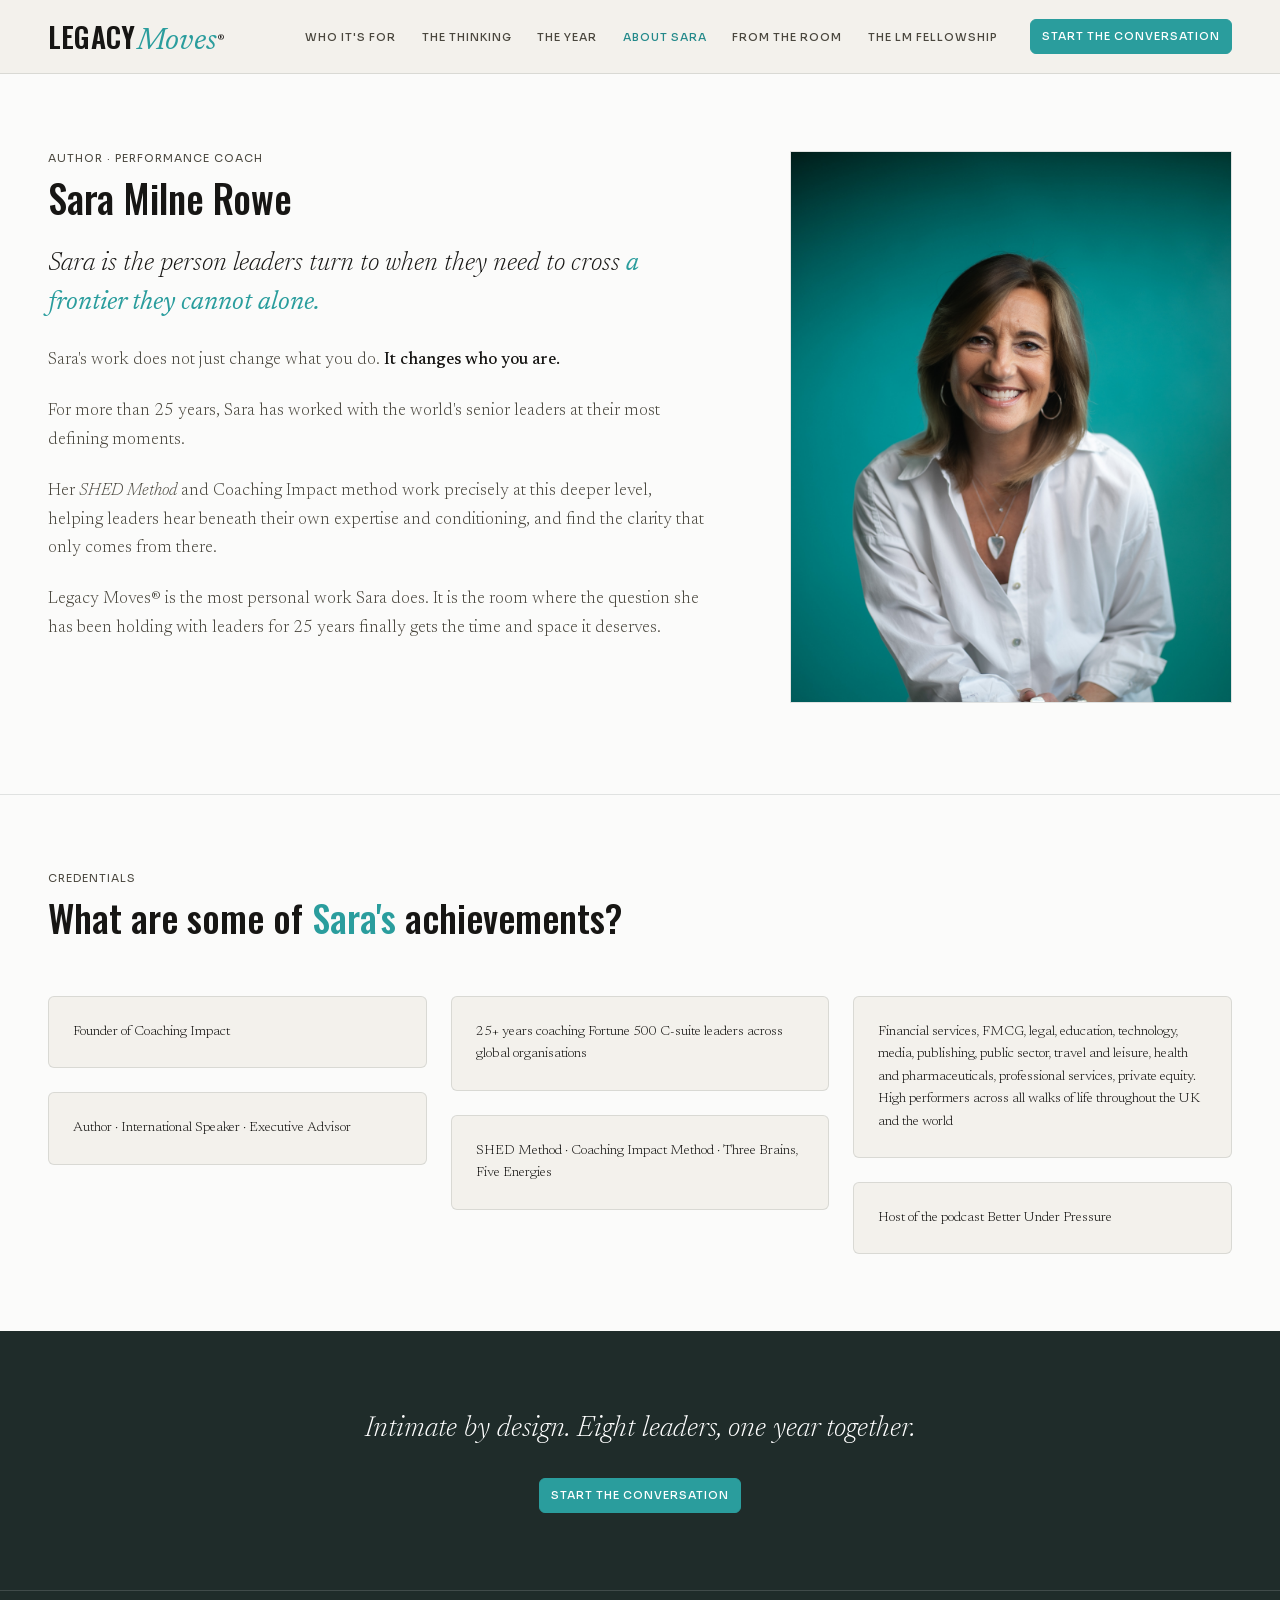
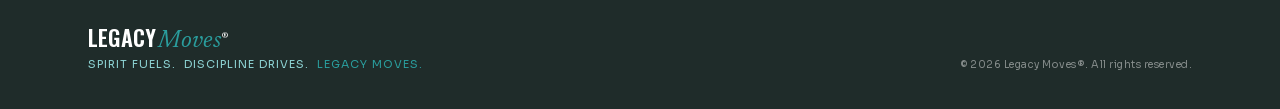
==== commit a35ba588: "copy" ====
--- a/about-sara.html
+++ b/about-sara.html
@@ -33,6 +33,7 @@
   </header>
 
   <!-- header:end -->
+  <script src="js/nav.js"></script>
 
   <main>
 
@@ -109,6 +110,5 @@
 
   <!-- footer:end -->
 
-<script src="js/nav.js"></script>
 </body>
 </html>
--- a/css/style.css
+++ b/css/style.css
@@ -9,6 +9,7 @@
   /* Text */
   --color-text: #171614;
   --color-text-secondary: #4A473E;
+  --color-text-body: #4A473E;
   --color-text-muted: #5A5A54;
   --color-text-quote: #726D5F;
   --color-text-label: #8B8676;
@@ -260,6 +261,7 @@
 /* Two/three column layouts stack below these breakpoints */
 @media (max-width: 900px) {
   .stack-md { grid-template-columns: 1fr !important; gap: 48px !important; }
+  .stack-md .sticky-heading { position: static; }
 }
 @media (max-width: 768px) {
   .stack-sm { grid-template-columns: 1fr !important; }
@@ -285,7 +287,7 @@
   font-weight: 400;
   letter-spacing: 1px;
   text-transform: uppercase;
-  color: var(--color-text-label);
+  color: var(--color-text-secondary);
 }
 .eyebrow-spaced { margin-bottom: 12px; }
 .eyebrow-center { text-align: center; }
@@ -309,7 +311,7 @@
   font-weight: 500;
   letter-spacing: 1px;
   text-transform: uppercase;
-  color: var(--color-text);
+  color: var(--color-text-secondary);
 }
 .card-label.is-highlight { color: var(--color-teal); }
 .card-stack { display: flex; flex-direction: column; gap: 16px; }
@@ -437,7 +439,7 @@
   font-family: 'Newsreader', serif;
   font-size: clamp(19px, 1.8vw, 23px);
   font-weight: 300;
-  color: var(--color-text-secondary);
+  color: var(--color-text-body);
   margin: 34px auto 0;
   line-height: 1.7;
 }
@@ -445,7 +447,7 @@
   font-family: 'Newsreader', serif;
   font-size: 16px;
   font-weight: 400;
-  color: var(--color-text-secondary);
+  color: var(--color-text-body);
   line-height: 1.5;
   margin: 16px 0 22px;
 }
@@ -494,7 +496,7 @@
   font-family: 'Newsreader', serif;
   font-size: 17px;
   font-weight: 300;
-  color: var(--color-text-secondary);
+  color: var(--color-text-body);
   line-height: 1.7;
   margin: 0;
 }
@@ -549,7 +551,7 @@
 }
 .breakdown-row.is-highlight .breakdown-marker { font-size: 13px; font-weight: 500; color: var(--color-teal); }
 .breakdown-row.is-highlight .breakdown-title { font-size: 18px; }
-.breakdown-row.is-highlight .breakdown-desc { color: var(--color-text-secondary); }
+.breakdown-row.is-highlight .breakdown-desc { color: var(--color-text-body); }
 
 .stirs-row .step-number { font-size: clamp(17px, 1.6vw, 22px); }
 
@@ -679,7 +681,7 @@
 .divider-grid-hero { max-width: 1180px; margin: 0 auto; gap: clamp(40px, 5vw, 80px); align-items: stretch; }
 .split-lead { font-family: 'Sora', sans-serif; font-size: clamp(20px, 2vw, 27px); font-weight: 400; line-height: 1.4; color: var(--color-text); margin: 0; }
 .split-quote-col { padding-top: 4px; }
-.split-quote-text { font-family: 'Newsreader', serif; font-style: italic; font-weight: 300; font-size: clamp(18px, 1.9vw, 24px); line-height: 1.7; color: var(--color-text-secondary); margin: 0 0 22px; }
+.split-quote-text { font-family: 'Newsreader', serif; font-style: italic; font-weight: 300; font-size: clamp(18px, 1.9vw, 24px); line-height: 1.7; color: var(--color-text-body); margin: 0 0 22px; }
 
 .testimonial-quote { font-family: 'Newsreader', serif; font-size: 20px; font-style: italic; font-weight: 300; color: var(--color-text); line-height: 1.65; margin: 0 0 20px; }
 
@@ -694,7 +696,7 @@
 .fellowship-quote { font-family: 'Newsreader', serif; font-size: clamp(19px, 1.8vw, 22px); font-weight: 300; font-style: italic; color: var(--color-text); line-height: 1.5; margin: 0 0 12px; }
 
 /* ════════ Investment / pricing list (Start the Conversation) ════════ */
-.investment-intro { font-family: 'Newsreader', serif; font-size: 19px; font-weight: 300; line-height: 1.65; color: var(--color-text-secondary); margin: 0 0 32px; }
+.investment-intro { font-family: 'Newsreader', serif; font-size: 19px; font-weight: 300; line-height: 1.65; color: var(--color-text-body); margin: 0 0 32px; }
 .price-total { font-family: 'Oswald', sans-serif; font-weight: 500; text-transform: none; font-size: clamp(32px, 4vw, 48px); color: var(--color-teal-light); line-height: 1; margin: 32px 0 0; }
 .price-note { font-family: 'Sora', sans-serif; font-size: 12px; font-weight: 400; color: rgba(var(--white-rgb), .6); margin: 14px 0 0; }
 
@@ -703,6 +705,9 @@
   background: var(--color-brown);
   border-radius: 6px;
   padding: 80px 80px;
+}
+@media (max-width: 640px) {
+  .cta-box { padding: 24px; }
 }
 .cta-inner { max-width: 700px; margin: 0 auto; }
 .cta-copy {
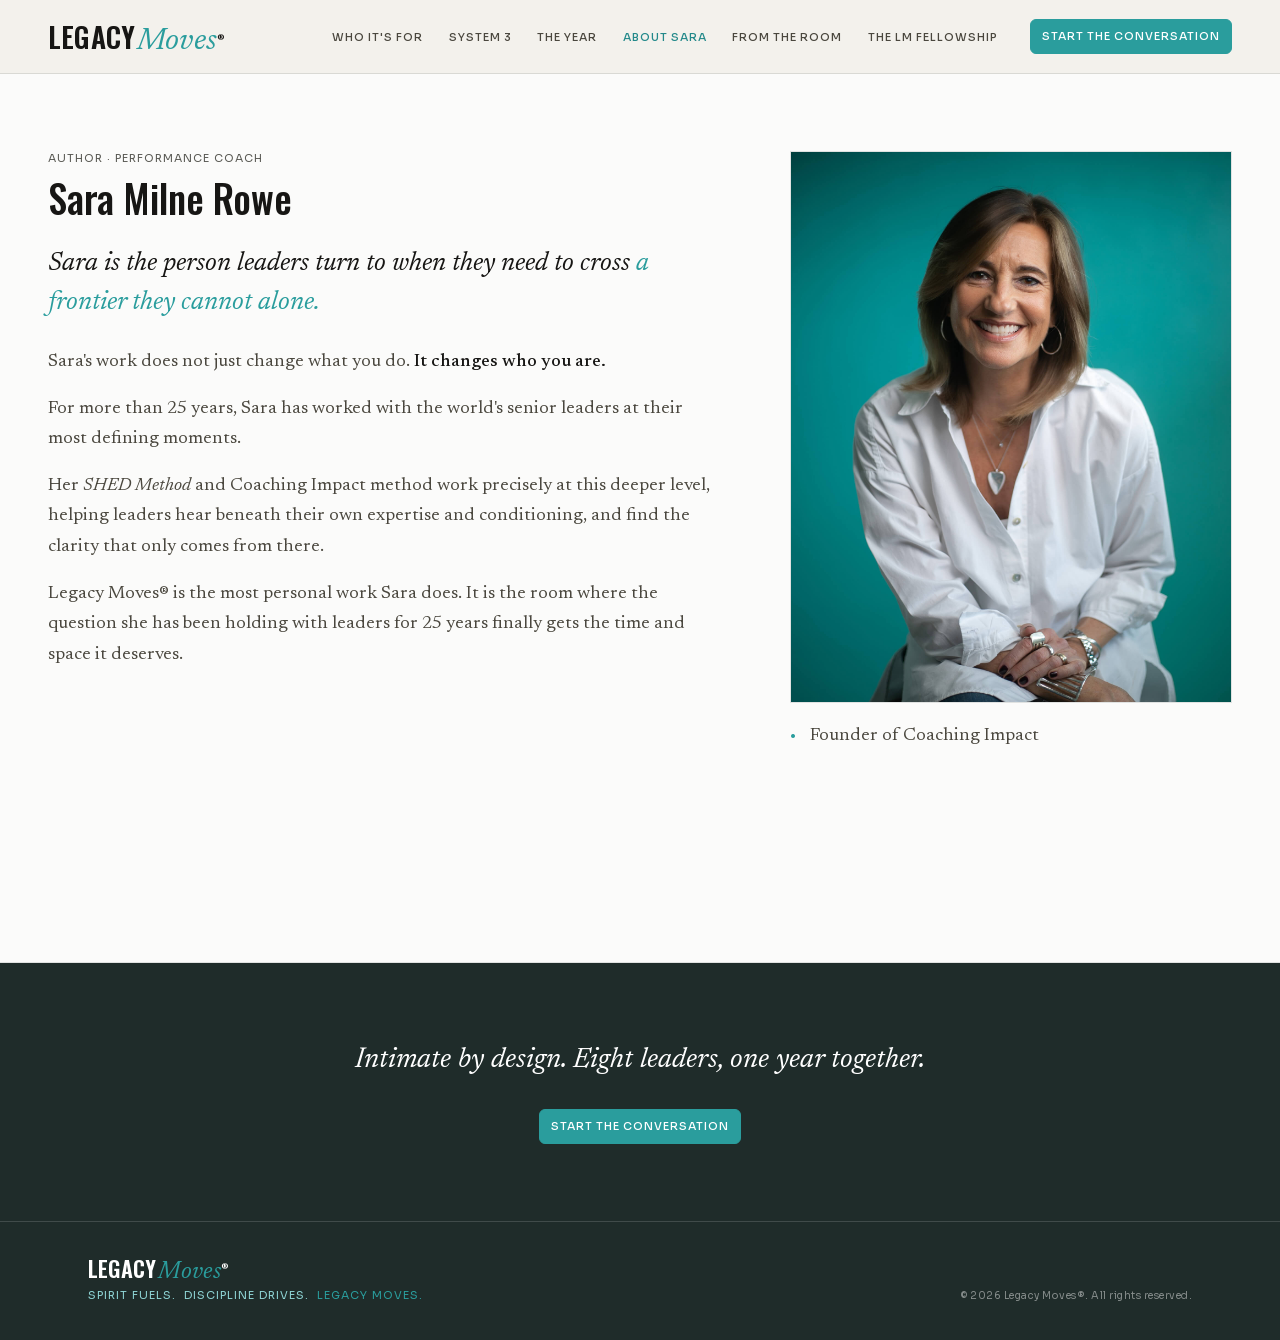
==== commit 81f0ca5f: "style updates" ====
--- a/about-sara.html
+++ b/about-sara.html
@@ -16,7 +16,7 @@
       </a>
       <nav class="site-nav" id="site-nav">
         <a href="who-its-for.html" class="nav-link">Who it's for</a>
-        <a href="the-thinking.html" class="nav-link">The thinking</a>
+        <a href="system-3.html" class="nav-link">System 3</a>
         <a href="the-year.html" class="nav-link">The Year</a>
         <a href="about-sara.html" class="nav-link active">About Sara</a>
         <a href="from-the-room.html" class="nav-link">From the room</a>
@@ -52,40 +52,19 @@
         <div class="portrait-frame">
           <img src="assets/images/sara-portrait.jpg" alt="Sara Milne Rowe" class="portrait-img">
         </div>
+        <div class="quote-cycler credential-cycler">
+          <div class="quote-slide is-active"><p class="credential-item">Founder of Coaching Impact</p></div>
+          <div class="quote-slide"><p class="credential-item">Author · International Speaker · Executive Advisor</p></div>
+          <div class="quote-slide"><p class="credential-item">25+ years coaching Fortune 500 C-suite leaders across global organisations</p></div>
+          <div class="quote-slide"><p class="credential-item">SHED Method · Coaching Impact Method · Three Brains, Five Energies</p></div>
+          <div class="quote-slide"><p class="credential-item">Financial services, FMCG, legal, education, technology, media, publishing, public sector, travel and leisure, health and pharmaceuticals, professional services, private equity. High performers across all walks of life throughout the UK and the world</p></div>
+          <div class="quote-slide"><p class="credential-item">Host of the podcast Better Under Pressure</p></div>
+        </div>
       </div>
     </div>
 
   </section>
 
-  <section class="section-plain">
-      <div class="wrap">
-        <div class="heading-group">
-          <span class="eyebrow">Credentials</span>
-          <h2 class="h-subsection">What are some of <span class="text-teal">Sara's</span> achievements?</h2>
-        </div>
-        <div class="stack-sm masonry masonry-3">
-          <div class="card">
-            <p class="breakdown-desc">Founder of Coaching Impact</p>
-          </div>
-          <div class="card">
-            <p class="breakdown-desc">Author · International Speaker · Executive Advisor</p>
-          </div>
-          <div class="card">
-            <p class="breakdown-desc">25+ years coaching Fortune 500 C-suite leaders across global organisations</p>
-          </div>
-          <div class="card">
-            <p class="breakdown-desc">SHED Method · Coaching Impact Method · Three Brains, Five Energies</p>
-          </div>
-          <div class="card">
-            <p class="breakdown-desc">Financial services, FMCG, legal, education, technology, media, publishing, public sector, travel and leisure, health and pharmaceuticals, professional services, private equity. High performers across all walks of life throughout the UK and the world</p>
-          </div>
-          <div class="card">
-            <p class="breakdown-desc">Host of the podcast Better Under Pressure</p>
-          </div>
-        </div>
-      </div>
-    </section>
-  
   </main>
 
   <!-- footer:start -->
@@ -110,5 +89,6 @@
 
   <!-- footer:end -->
 
+<script src="js/quote-cycle.js"></script>
 </body>
 </html>
--- a/css/style.css
+++ b/css/style.css
@@ -31,14 +31,15 @@
 
 /* Legacy Moves — base styles */
 * { box-sizing: border-box; }
-html, body { margin: 0; padding: 0; background: var(--color-bg-base); overflow-x: hidden; }
+html { margin: 0; padding: 0; }
+body { margin: 0; padding: 0; background: var(--color-bg-base); overflow-x: clip; }
 ::selection { background: var(--color-bg-base); }
 body {
   width: 100%;
   background: var(--color-bg);
   color: var(--color-text);
   font-family: 'Newsreader', serif;
-  font-weight: 300;
+  font-weight: 400;
 }
 img { max-width: 100%; }
 a { color: inherit; }
@@ -55,10 +56,27 @@
 /* ════════ Container padding — shrinks on small screens ════════ */
 @media (max-width: 640px) {
   .wrap {
-    padding-left: 24px !important;
-    padding-right: 24px !important;
+    padding-left: 16px !important;
+    padding-right: 16px !important;
   }
-  .footer-inner { padding-left: 24px !important; padding-right: 24px !important; }
+  .footer-inner { padding-left: 16px !important; padding-right: 16px !important; }
+  .section-dark { padding-left: 16px !important; padding-right: 16px !important; }
+
+  /* 16px reading-text size on mobile — card copy and body copy alike */
+  .body-copy,
+  .card-body,
+  .breakdown-desc,
+  .quote-text,
+  .credential-item { font-size: 16px !important; }
+  .hero-lead { font-size: 18px !important; }
+  .card-heading { font-size: 18px !important; }
+
+  .card { padding: 16px !important; }
+  .info-cards,
+  .persona-cards { gap: 16px !important; }
+  .masonry { column-gap: 16px !important; }
+  .masonry .card { margin-bottom: 16px !important; }
+  .heading-group { margin-bottom: 32px !important; }
 }
 
 /* ════════ Header / nav ════════ */
@@ -190,9 +208,45 @@
 }
 
 @media (max-width: 640px) {
-  .header-top { padding: 16px 24px; }
+  .header-top { padding: 16px; }
   .logo-lockup .wordmark { font-size: 23px; }
   .logo-lockup .wordmark-script { font-size: 25px; }
+
+  /* Force hamburger mode on phones via CSS alone — no JS wait, no flicker */
+  .header-cta { display: none; }
+  .nav-toggle { display: block; }
+  nav.site-nav {
+    position: fixed;
+    inset: 0;
+    z-index: 100;
+    background: var(--color-brown);
+    flex-direction: column;
+    align-items: center;
+    justify-content: center;
+    gap: 28px;
+    padding: 96px 24px 48px;
+    overflow-y: auto;
+    opacity: 0;
+    visibility: hidden;
+    transition: opacity .3s ease, visibility 0s linear .3s;
+  }
+  nav.site-nav.open {
+    opacity: 1;
+    visibility: visible;
+    transition: opacity .3s ease;
+  }
+  .nav-link {
+    font-size: 20px;
+    letter-spacing: 1.5px;
+    color: rgba(var(--white-rgb), .65);
+  }
+  .nav-link.active { color: var(--color-white); }
+  .nav-link.active::after { border-bottom-color: var(--color-teal-light); }
+  .nav-cta {
+    display: inline-block;
+    margin-top: 16px;
+    padding: 14px 32px;
+  }
 }
 
 /* ════════ Footer ════════ */
@@ -214,7 +268,7 @@
 .footer-bottom .footer-tagline { margin-top: 4px; }
 .footer-bottom .footer-copyright { margin-top: 0; }
 .footer-quote {
-  font-family: 'Newsreader', serif; font-style: italic; font-weight: 300;
+  font-family: 'Newsreader', serif; font-style: italic; font-weight: 400;
   font-size: clamp(18px, 2.2vw, 28px); line-height: 1.5; color: var(--color-white);
   max-width: 640px; margin: 0 auto 28px;
 }
@@ -253,7 +307,7 @@
 /* ════════ Homepage hero ════════ */
 .hero-tagline {
   font-family: 'Sora', sans-serif; font-weight: 400; font-size: 11px;
-  letter-spacing: 1.5px; text-transform: uppercase; color: var(--color-text-label);
+  letter-spacing: 1.5px; text-transform: uppercase; color: var(--color-text-muted);
   margin-bottom: 20px;
 }
 
@@ -261,7 +315,7 @@
 /* Two/three column layouts stack below these breakpoints */
 @media (max-width: 900px) {
   .stack-md { grid-template-columns: 1fr !important; gap: 48px !important; }
-  .stack-md .sticky-heading { position: static; }
+  .stack-md .sticky-heading { position: static; top: auto; }
 }
 @media (max-width: 768px) {
   .stack-sm { grid-template-columns: 1fr !important; }
@@ -278,6 +332,7 @@
 .text-center { text-align: center; }
 .heading-group { margin-bottom: 56px; }
 .heading-group-tight { margin-bottom: 26px; }
+.heading-group-center { text-align: center; max-width: 1000px; margin-left: auto; margin-right: auto; }
 
 /* ════════ Eyebrow labels (small uppercase kickers above headings) ════════ */
 .eyebrow {
@@ -287,7 +342,7 @@
   font-weight: 400;
   letter-spacing: 1px;
   text-transform: uppercase;
-  color: var(--color-text-secondary);
+  color: var(--color-text-muted);
 }
 .eyebrow-spaced { margin-bottom: 12px; }
 .eyebrow-center { text-align: center; }
@@ -311,10 +366,11 @@
   font-weight: 500;
   letter-spacing: 1px;
   text-transform: uppercase;
-  color: var(--color-text-secondary);
+  color: var(--color-text-label);
 }
 .card-label.is-highlight { color: var(--color-teal); }
 .card-stack { display: flex; flex-direction: column; gap: 16px; }
+.card-stack-narrow { max-width: 700px; margin-left: auto; margin-right: auto; }
 
 .stirs-row {
   display: flex;
@@ -343,7 +399,7 @@
 .section-alt { background: var(--color-bg-alt); border-bottom: 1px solid var(--color-border); }
 .section-bordered { background: var(--color-bg); border-bottom: 1px solid var(--color-border); }
 .section-quote { background: var(--color-bg); padding: clamp(48px, 6vw, 80px) 7vw; }
-.section-dark { background: var(--color-brown); padding: 80px 80px; position: relative; overflow: hidden; }
+.section-dark { background: var(--color-brown); padding: clamp(56px, 6vw, 84px) 48px; position: relative; overflow: hidden; }
 /* ════════ Card (shared visual style) ════════ */
 .card {
   background: var(--color-bg-card);
@@ -389,12 +445,17 @@
   margin: 0 0 20px;
   color: var(--color-text);
 }
+.card-heading .text-teal {
+  color: var(--color-teal);
+  margin-right: 8px;
+}
+
 .card-heading-flush { margin-bottom: 0; }
 .quote-text {
   font-family: 'Newsreader', serif;
-  font-size: 15px;
+  font-size: 18px;
   font-style: italic;
-  font-weight: 300;
+  font-weight: 400;
   color: var(--color-text-quote);
   line-height: 1.55;
   margin: 0;
@@ -438,14 +499,14 @@
 .hero-lead {
   font-family: 'Newsreader', serif;
   font-size: clamp(19px, 1.8vw, 23px);
-  font-weight: 300;
+  font-weight: 400;
   color: var(--color-text-body);
-  margin: 34px auto 0;
+  margin: 24px auto 0;
   line-height: 1.7;
 }
 .card-body {
   font-family: 'Newsreader', serif;
-  font-size: 16px;
+  font-size: 18px;
   font-weight: 400;
   color: var(--color-text-body);
   line-height: 1.5;
@@ -486,7 +547,7 @@
   font-family: 'Newsreader', serif;
   font-size: clamp(19px, 1.8vw, 23px);
   font-style: italic;
-  font-weight: 300;
+  font-weight: 400;
   color: var(--color-text-muted);
   line-height: 1.5;
 }
@@ -494,13 +555,13 @@
 /* ════════ Body copy ════════ */
 .body-copy {
   font-family: 'Newsreader', serif;
-  font-size: 17px;
-  font-weight: 300;
+  font-size: 18px;
+  font-weight: 400;
   color: var(--color-text-body);
   line-height: 1.7;
   margin: 0;
 }
-.body-copy-top { margin-top: 22px; }
+.body-copy-top { margin-top: 16px; }
 .body-copy-bottom { margin-bottom: 20px; }
 .text-strong { color: var(--color-text); font-weight: 500; }
 
@@ -543,10 +604,10 @@
 }
 .breakdown-desc {
   font-family: 'Newsreader', serif;
-  font-size: 14px;
-  font-weight: 300;
+  font-size: 18px;
+  font-weight: 400;
   color: var(--color-text);
-  line-height: 1.6;
+  line-height: 1.3;
   margin: 0;
 }
 .breakdown-row.is-highlight .breakdown-marker { font-size: 13px; font-weight: 500; color: var(--color-teal); }
@@ -557,7 +618,8 @@
 
 /* ════════ Card list (single column, capped width) ════════ */
 .card-list { display: flex; flex-direction: column; }
-.sticky-heading { position: sticky; top: 96px; align-self: stretch; }
+.sticky-heading-outer { align-self: stretch; }
+.sticky-heading { position: sticky; top: 148px; }
 .list-item {
   display: flex;
   flex-direction: column;
@@ -610,29 +672,27 @@
   pointer-events: none;
 }
 .video-carousel-slide.is-active { opacity: 1; pointer-events: auto; }
+.video-carousel-controls {
+  display: flex;
+  align-items: center;
+  justify-content: space-between;
+  margin-top: 16px;
+}
+.video-carousel-arrows { display: flex; gap: 8px; }
 .video-carousel-arrow {
-  position: absolute;
-  top: 50%;
-  transform: translateY(-50%);
-  width: 44px;
-  height: 44px;
-  border-radius: 50%;
-  background: rgba(var(--white-rgb), .14);
-  border: 1px solid rgba(var(--white-rgb), .5);
-  color: var(--color-white);
-  font-family: 'Sora', sans-serif;
-  font-size: 20px;
+  background: none;
+  border: none;
+  padding: 4px;
+  color: var(--color-teal);
+  font-size: 22px;
   line-height: 1;
   display: flex;
   align-items: center;
   justify-content: center;
   cursor: pointer;
-  z-index: 2;
-}
-.video-carousel-arrow:hover { background: rgba(var(--white-rgb), .25); }
-.video-carousel-prev { left: 16px; }
-.video-carousel-next { right: 16px; }
-.video-carousel-dots { display: flex; justify-content: center; gap: 8px; margin-top: 16px; }
+}
+.video-carousel-arrow:hover { color: var(--color-teal-hover); }
+.video-carousel-dots { display: flex; gap: 8px; }
 .video-carousel-dot {
   width: 8px;
   height: 8px;
@@ -652,10 +712,10 @@
 /* ════════ Pull quotes (dark sections) ════════ */
 .pull-quote {
   font-family: 'Newsreader', serif;
-  font-size: clamp(22px, 2.6vw, 34px);
-  font-weight: 300;
+  font-size: clamp(18px, 2vw, 28px);
+  font-weight: 400;
   font-style: italic;
-  line-height: 1.5;
+  line-height: 1.35;
   color: var(--color-white);
   max-width: 880px;
   margin: 0 auto;
@@ -674,16 +734,37 @@
   text-transform: uppercase;
   position: relative;
 }
-.quote-em { color: var(--color-teal-light); font-style: normal; }
+.quote-em { color: var(--color-teal-light); }
+.quote-slide .pull-quote-attribution { color: rgba(var(--white-rgb), .7); }
+.hero-quote-card { max-width: 700px; margin-top: clamp(56px, 6vw, 84px); margin-left: auto; margin-right: auto; }
+.hero-quote-card .testimonial-quote { font-size: clamp(18px, 2vw, 28px); line-height: 1.35; }
+
+.credential-cycler { margin-top: 20px; }
+.credential-item {
+  font-family: 'Newsreader', serif;
+  font-size: 18px;
+  font-weight: 400;
+  color: var(--color-text-body);
+  line-height: 1.5;
+  padding-left: 20px;
+  position: relative;
+  margin: 0;
+}
+.credential-item::before {
+  content: "•";
+  position: absolute;
+  left: 0;
+  color: var(--color-teal);
+}
 
 /* ════════ Testimonials (From the Room) ════════ */
 .divider-grid { display: grid; grid-template-columns: 1fr 1px 1fr; position: relative; }
 .divider-grid-hero { max-width: 1180px; margin: 0 auto; gap: clamp(40px, 5vw, 80px); align-items: stretch; }
 .split-lead { font-family: 'Sora', sans-serif; font-size: clamp(20px, 2vw, 27px); font-weight: 400; line-height: 1.4; color: var(--color-text); margin: 0; }
 .split-quote-col { padding-top: 4px; }
-.split-quote-text { font-family: 'Newsreader', serif; font-style: italic; font-weight: 300; font-size: clamp(18px, 1.9vw, 24px); line-height: 1.7; color: var(--color-text-body); margin: 0 0 22px; }
-
-.testimonial-quote { font-family: 'Newsreader', serif; font-size: 20px; font-style: italic; font-weight: 300; color: var(--color-text); line-height: 1.65; margin: 0 0 20px; }
+.split-quote-text { font-family: 'Newsreader', serif; font-style: italic; font-weight: 400; font-size: clamp(18px, 1.9vw, 24px); line-height: 1.7; color: var(--color-text-body); margin: 0 0 22px; }
+
+.testimonial-quote { font-family: 'Newsreader', serif; font-size: 20px; font-style: italic; font-weight: 400; color: var(--color-text); line-height: 1.65; margin: 0 0 20px; }
 
 /* ════════ About Sara ════════ */
 .bio-quote { font-family: 'Newsreader', serif; font-style: italic; font-size: clamp(20px, 2.2vw, 26px); line-height: 1.5; color: var(--color-text); margin: 6px 0 24px; }
@@ -693,10 +774,10 @@
 
 /* ════════ Fellowship members ════════ */
 .fellowship-members { display: flex; flex-direction: column; gap: 36px; }
-.fellowship-quote { font-family: 'Newsreader', serif; font-size: clamp(19px, 1.8vw, 22px); font-weight: 300; font-style: italic; color: var(--color-text); line-height: 1.5; margin: 0 0 12px; }
+.fellowship-quote { font-family: 'Newsreader', serif; font-size: clamp(19px, 1.8vw, 22px); font-weight: 400; font-style: italic; color: var(--color-text); line-height: 1.5; margin: 0 0 12px; }
 
 /* ════════ Investment / pricing list (Start the Conversation) ════════ */
-.investment-intro { font-family: 'Newsreader', serif; font-size: 19px; font-weight: 300; line-height: 1.65; color: var(--color-text-body); margin: 0 0 32px; }
+.investment-intro { font-family: 'Newsreader', serif; font-size: 19px; font-weight: 400; line-height: 1.65; color: var(--color-text-body); margin: 0 0 32px; }
 .price-total { font-family: 'Oswald', sans-serif; font-weight: 500; text-transform: none; font-size: clamp(32px, 4vw, 48px); color: var(--color-teal-light); line-height: 1; margin: 32px 0 0; }
 .price-note { font-family: 'Sora', sans-serif; font-size: 12px; font-weight: 400; color: rgba(var(--white-rgb), .6); margin: 14px 0 0; }
 
@@ -705,6 +786,7 @@
   background: var(--color-brown);
   border-radius: 6px;
   padding: 80px 80px;
+  margin-top: 56px;
 }
 @media (max-width: 640px) {
   .cta-box { padding: 24px; }
@@ -713,7 +795,7 @@
 .cta-copy {
   font-family: 'Newsreader', serif;
   font-size: 17px;
-  font-weight: 300;
+  font-weight: 400;
   line-height: 1.7;
   color: rgba(var(--white-rgb), .75);
   margin: 20px 0 0;
@@ -723,10 +805,11 @@
   font-family: 'Sora', sans-serif;
   font-size: clamp(16px, 1.8vw, 20px);
   font-weight: 400;
-  color: var(--color-white);
-  text-decoration: none;
+  color: var(--color-teal-light);
+  text-decoration: underline;
   margin: 32px 0 8px;
   transition: color .15s ease;
+
 }
 .cta-email:hover { color: var(--color-teal); }
 
